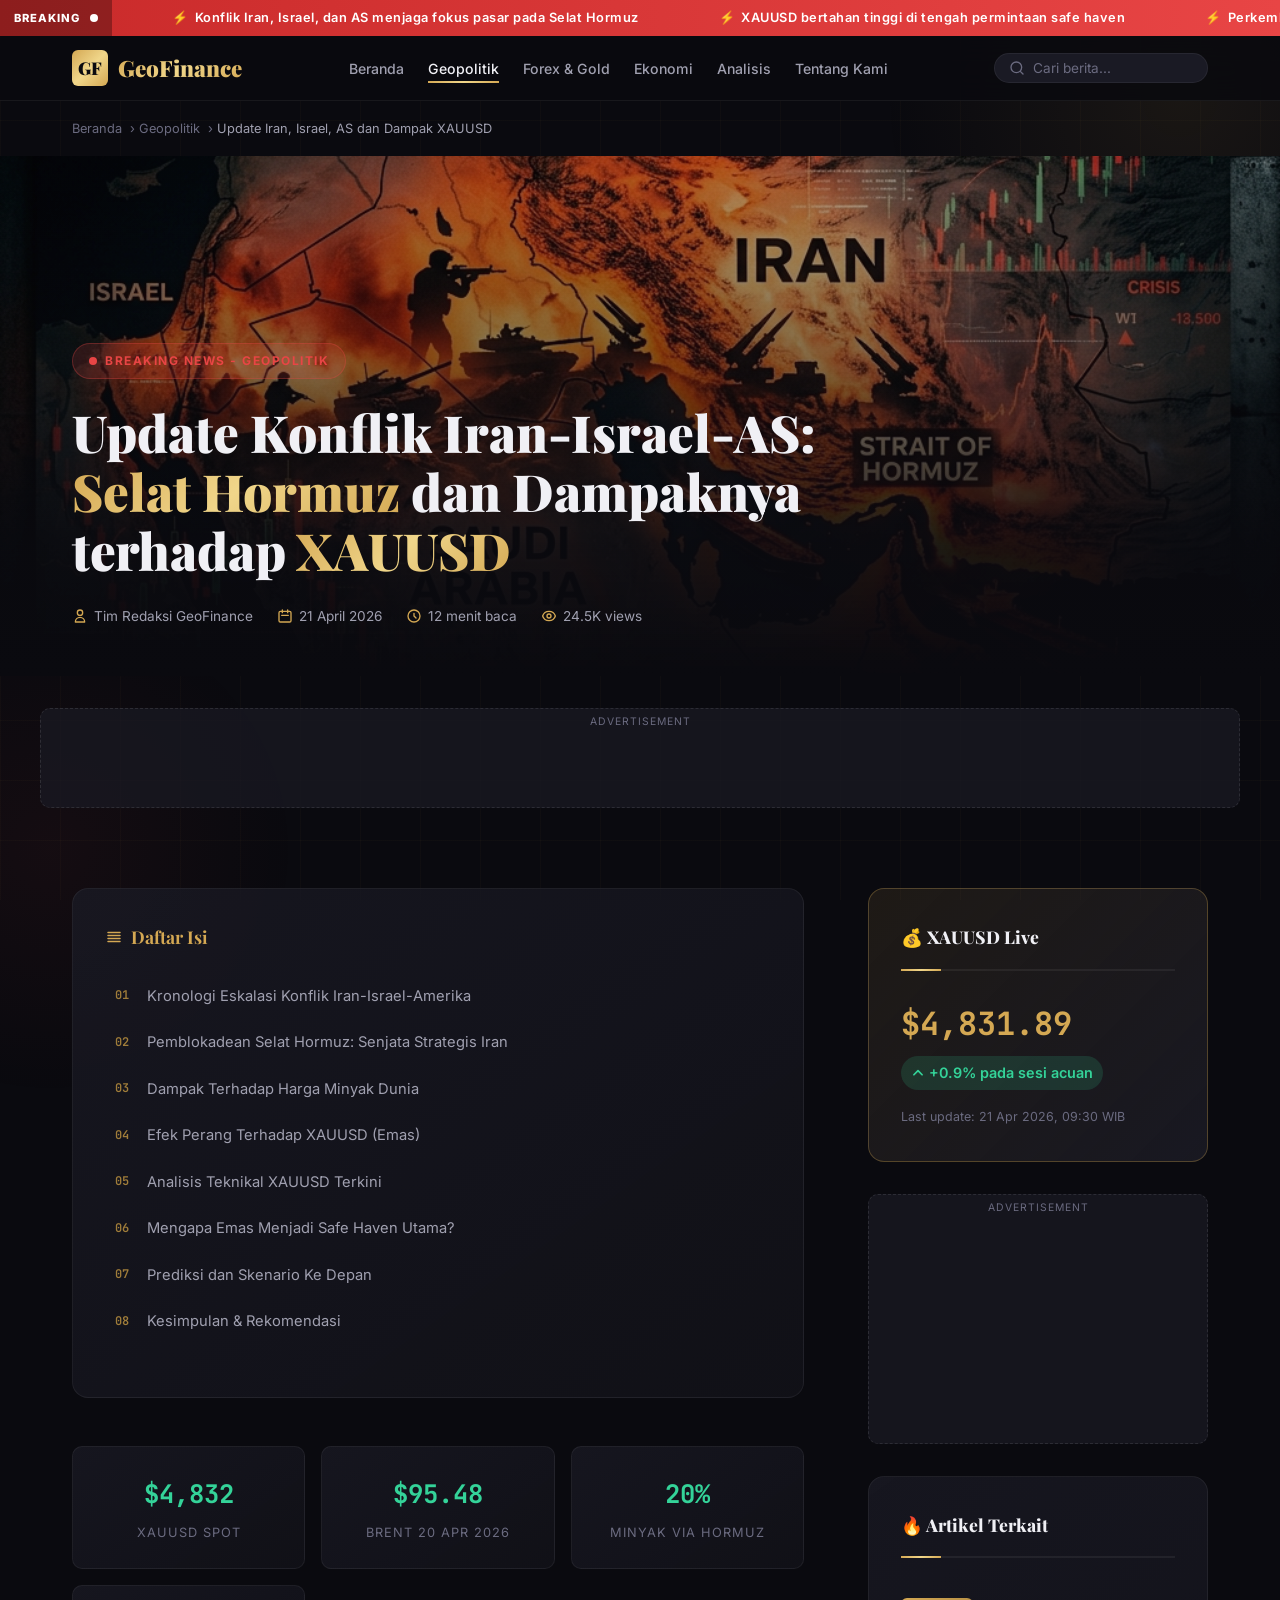
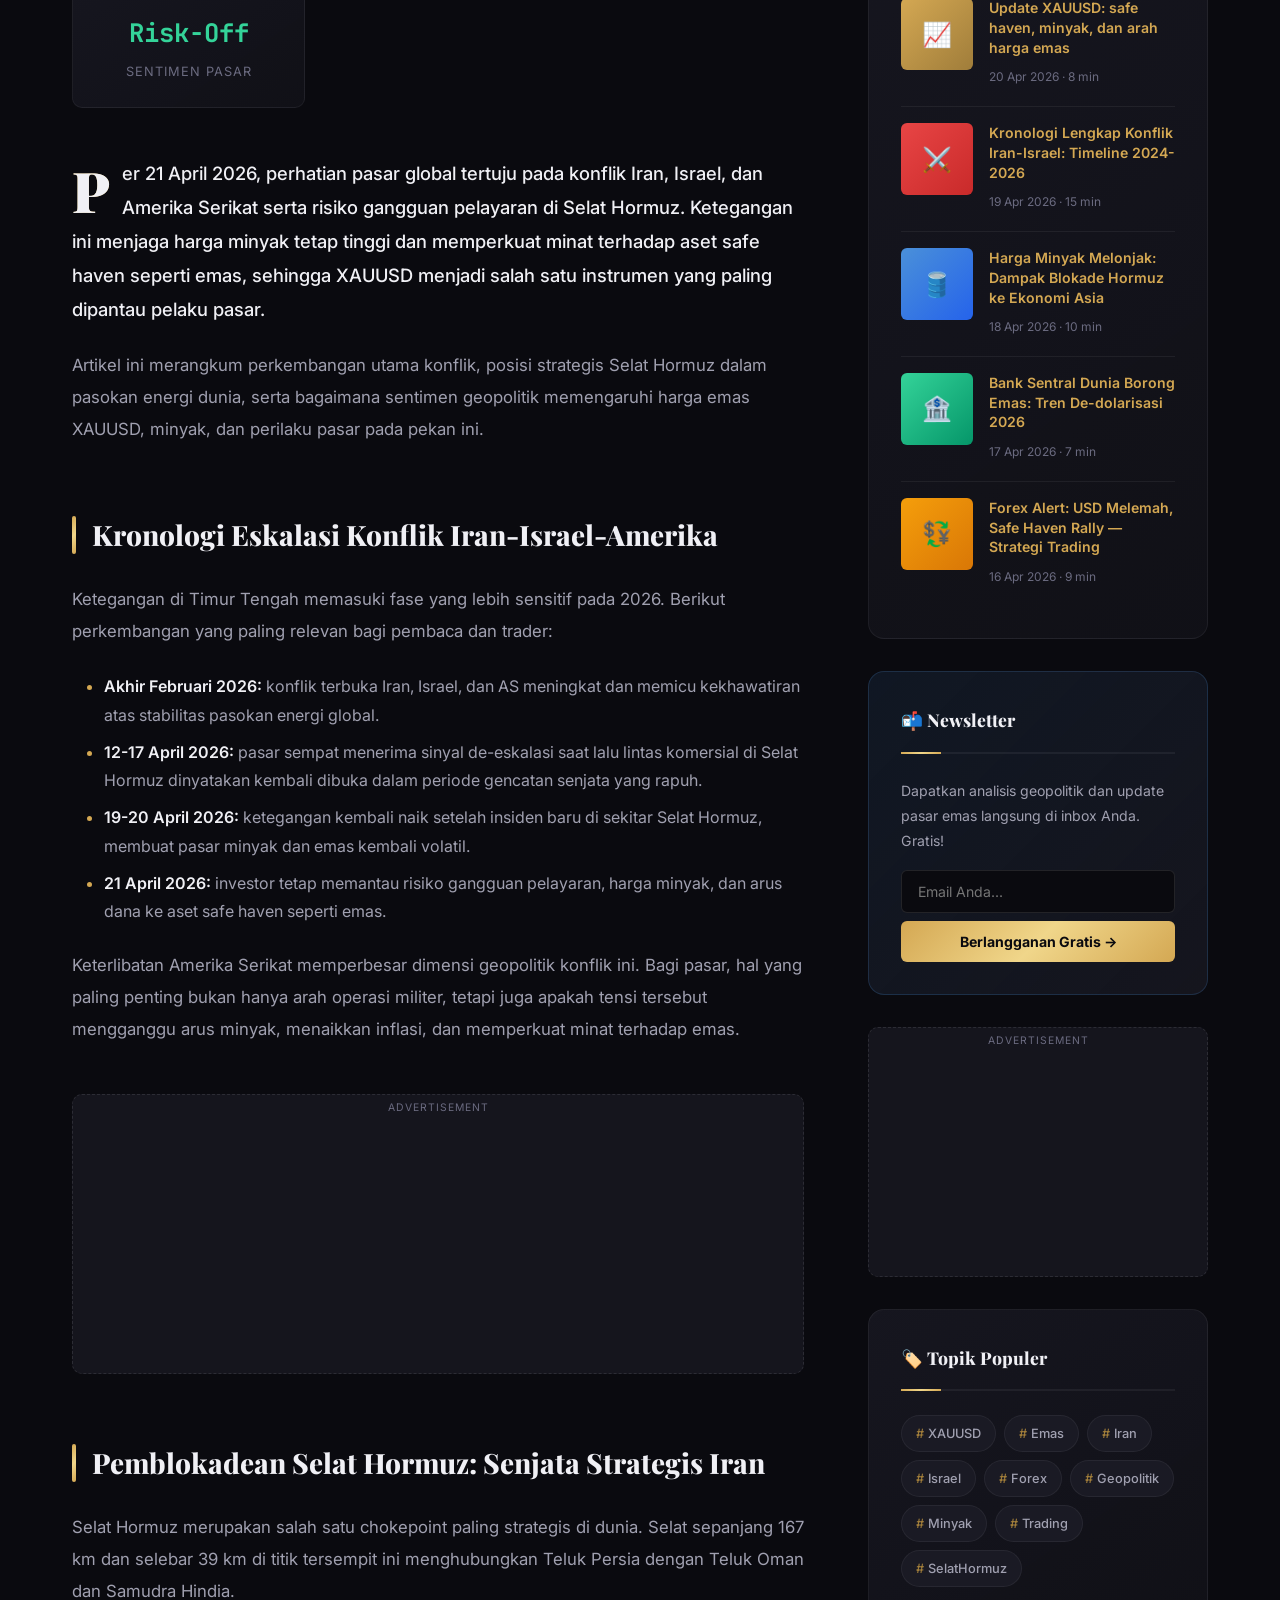
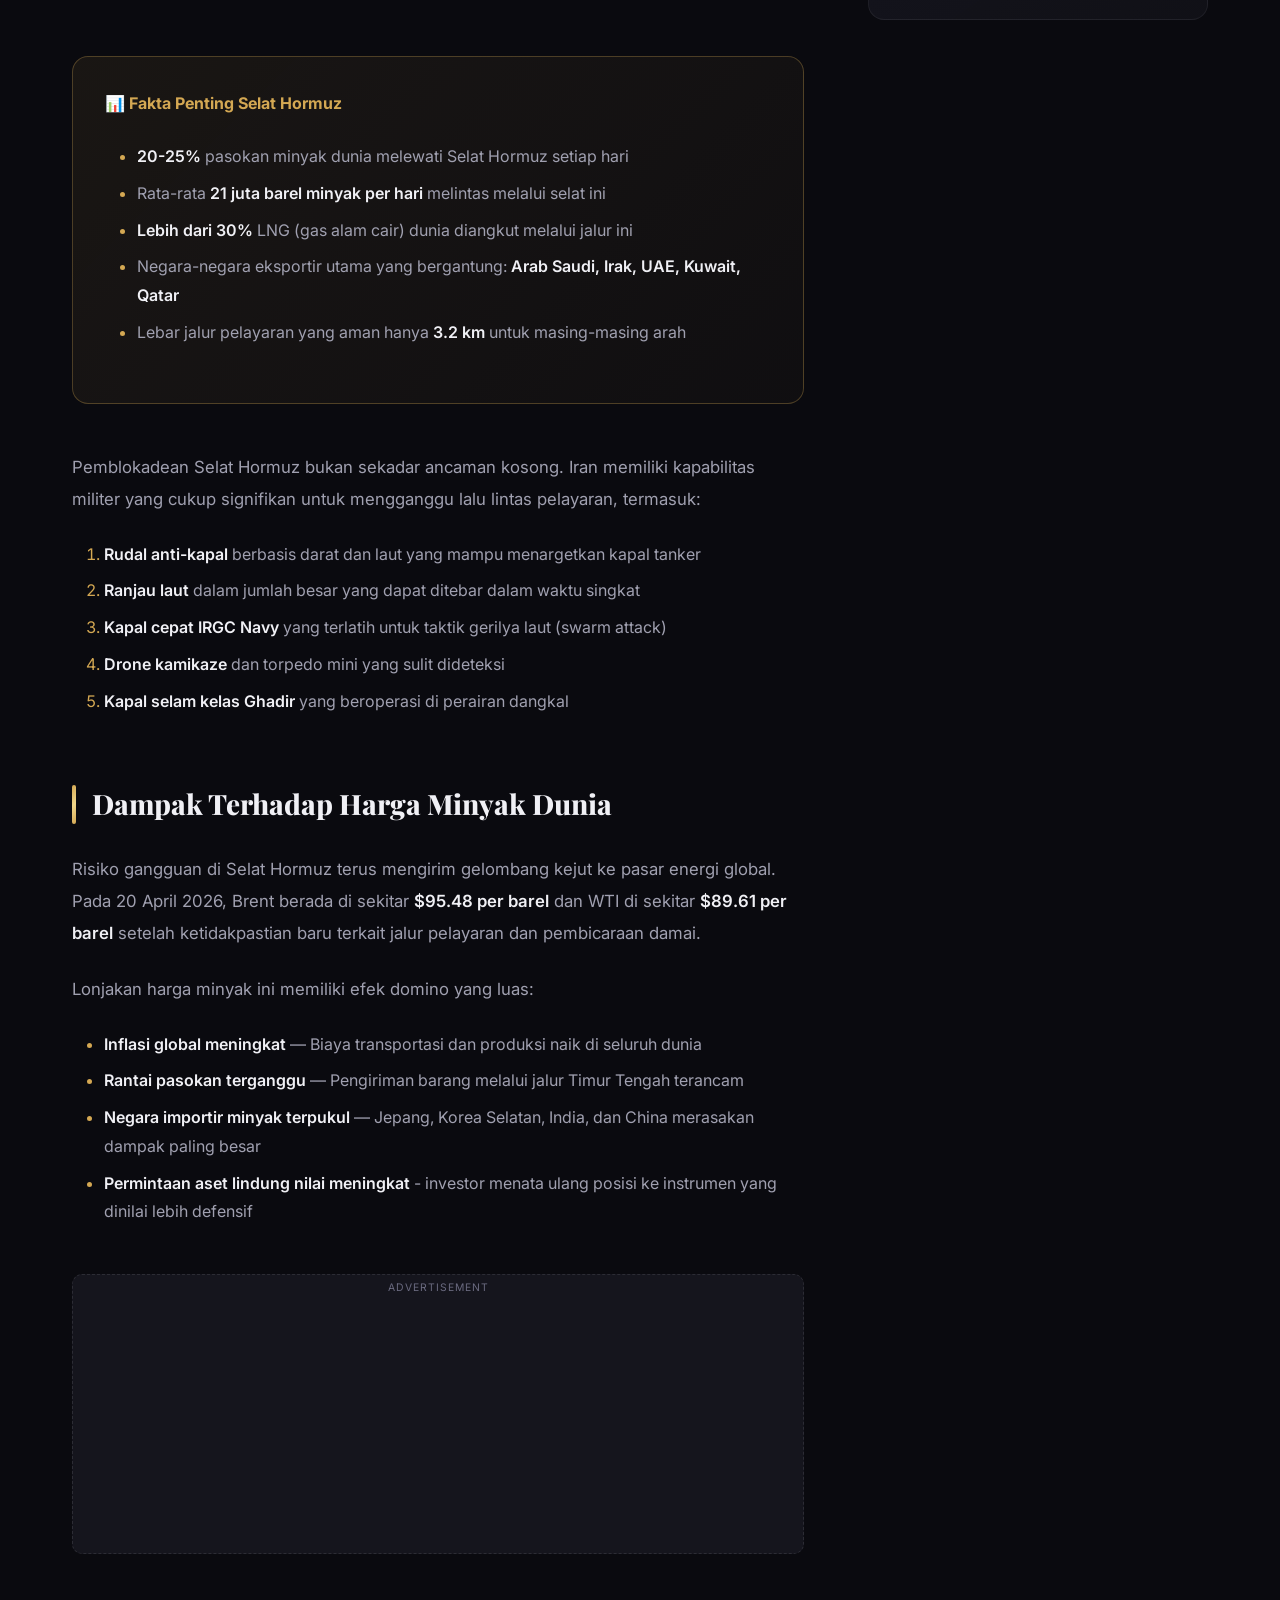
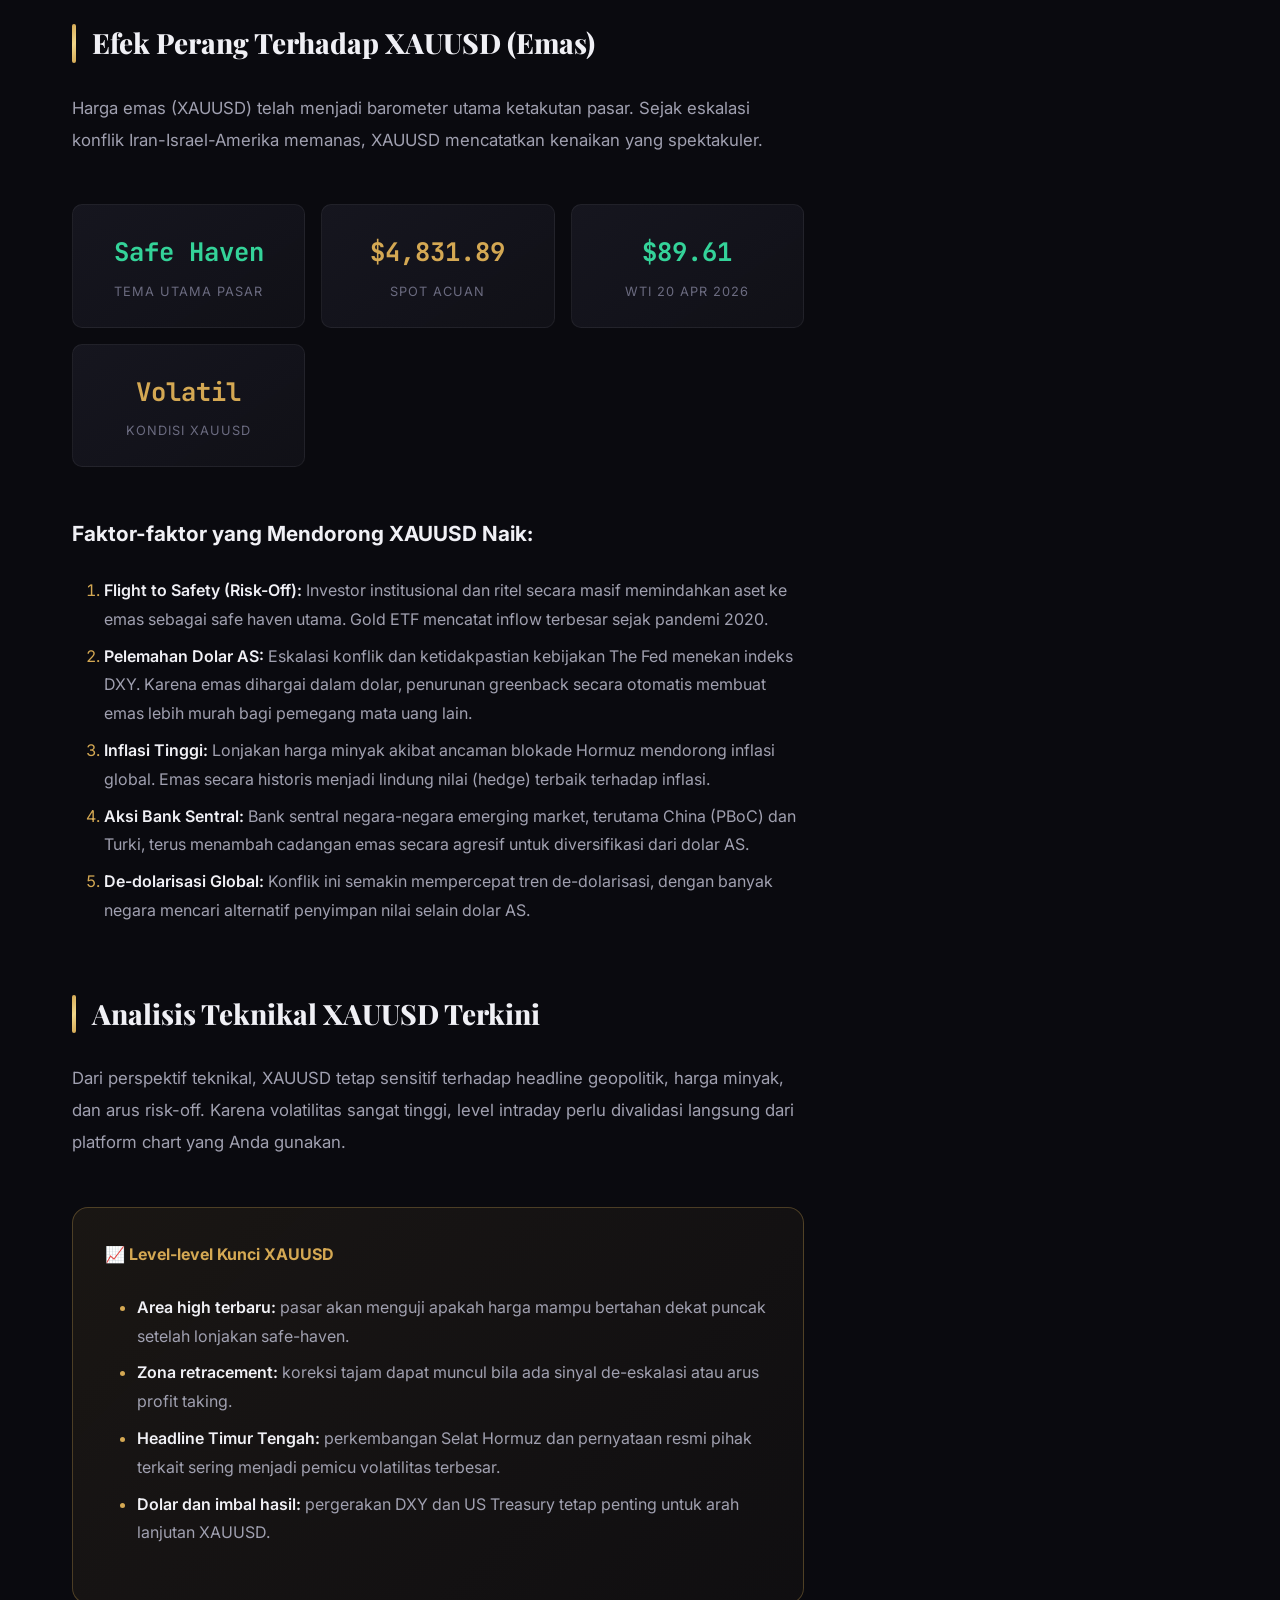
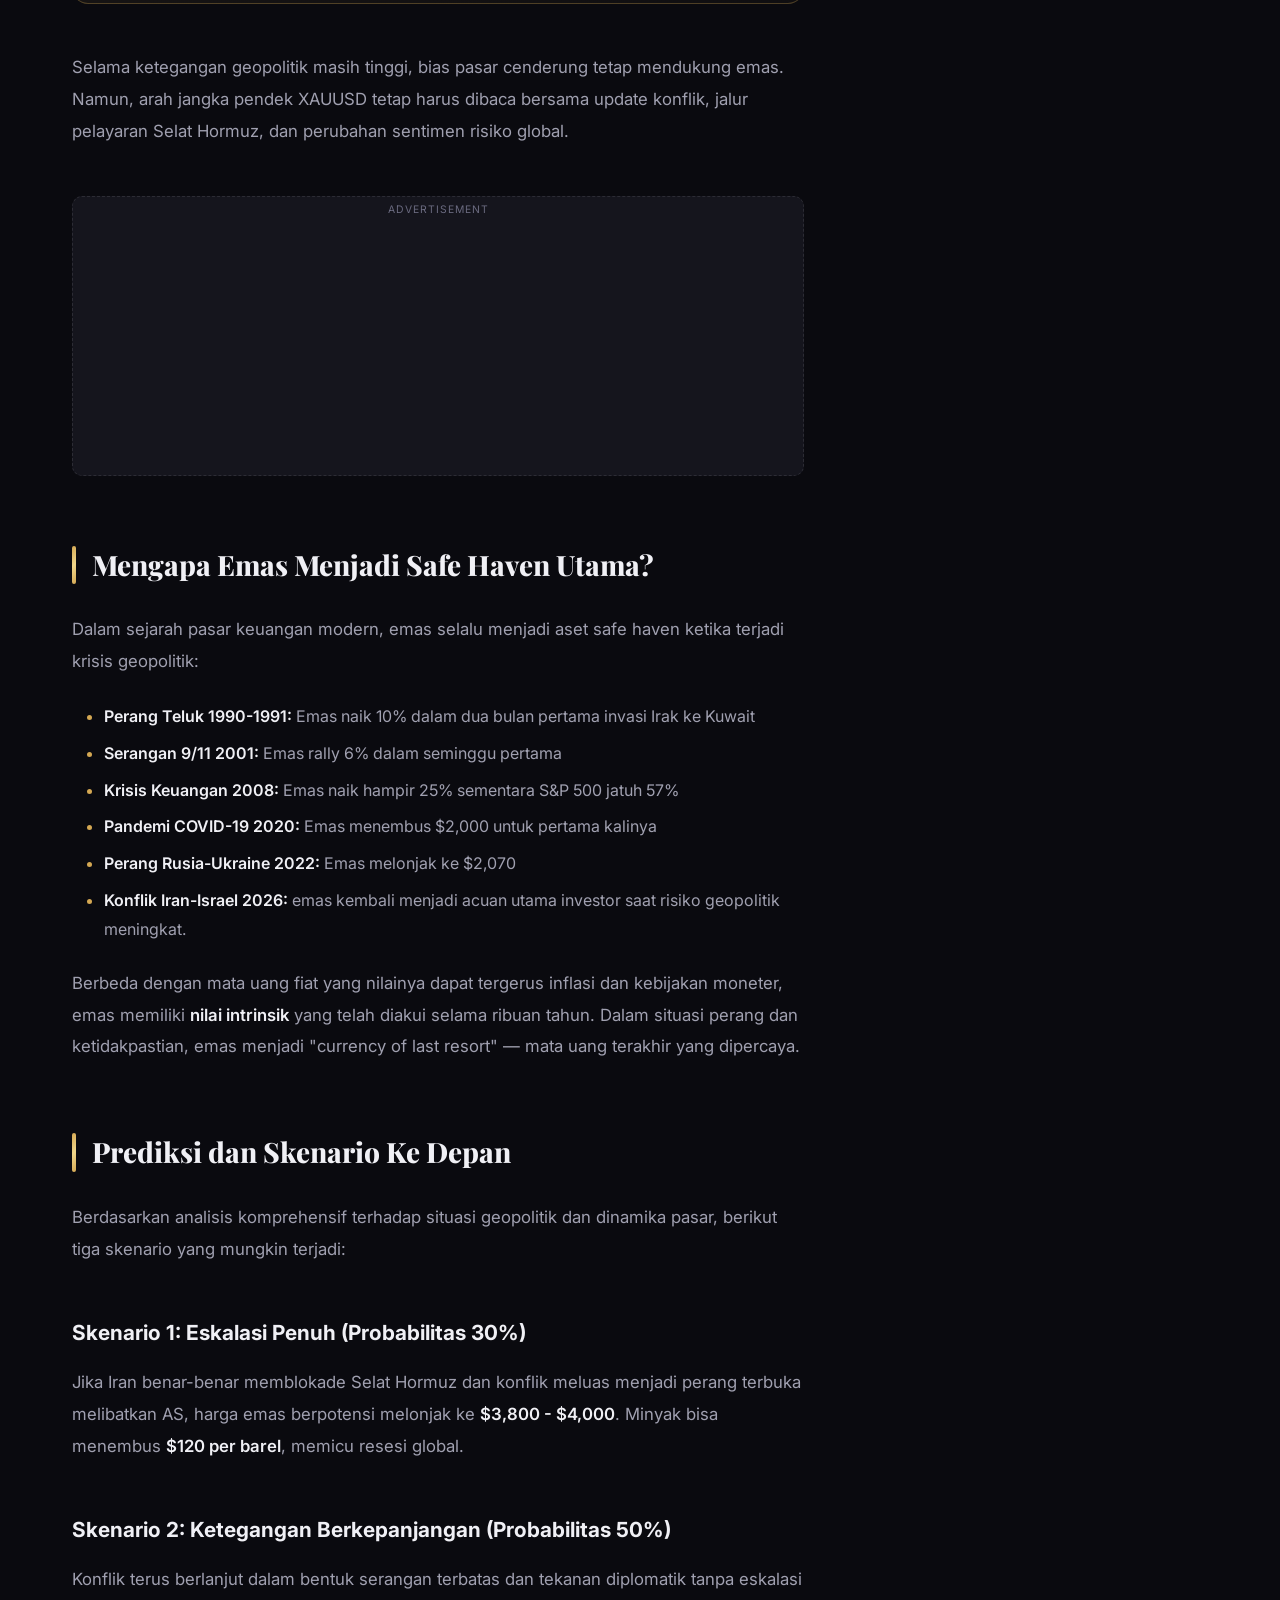
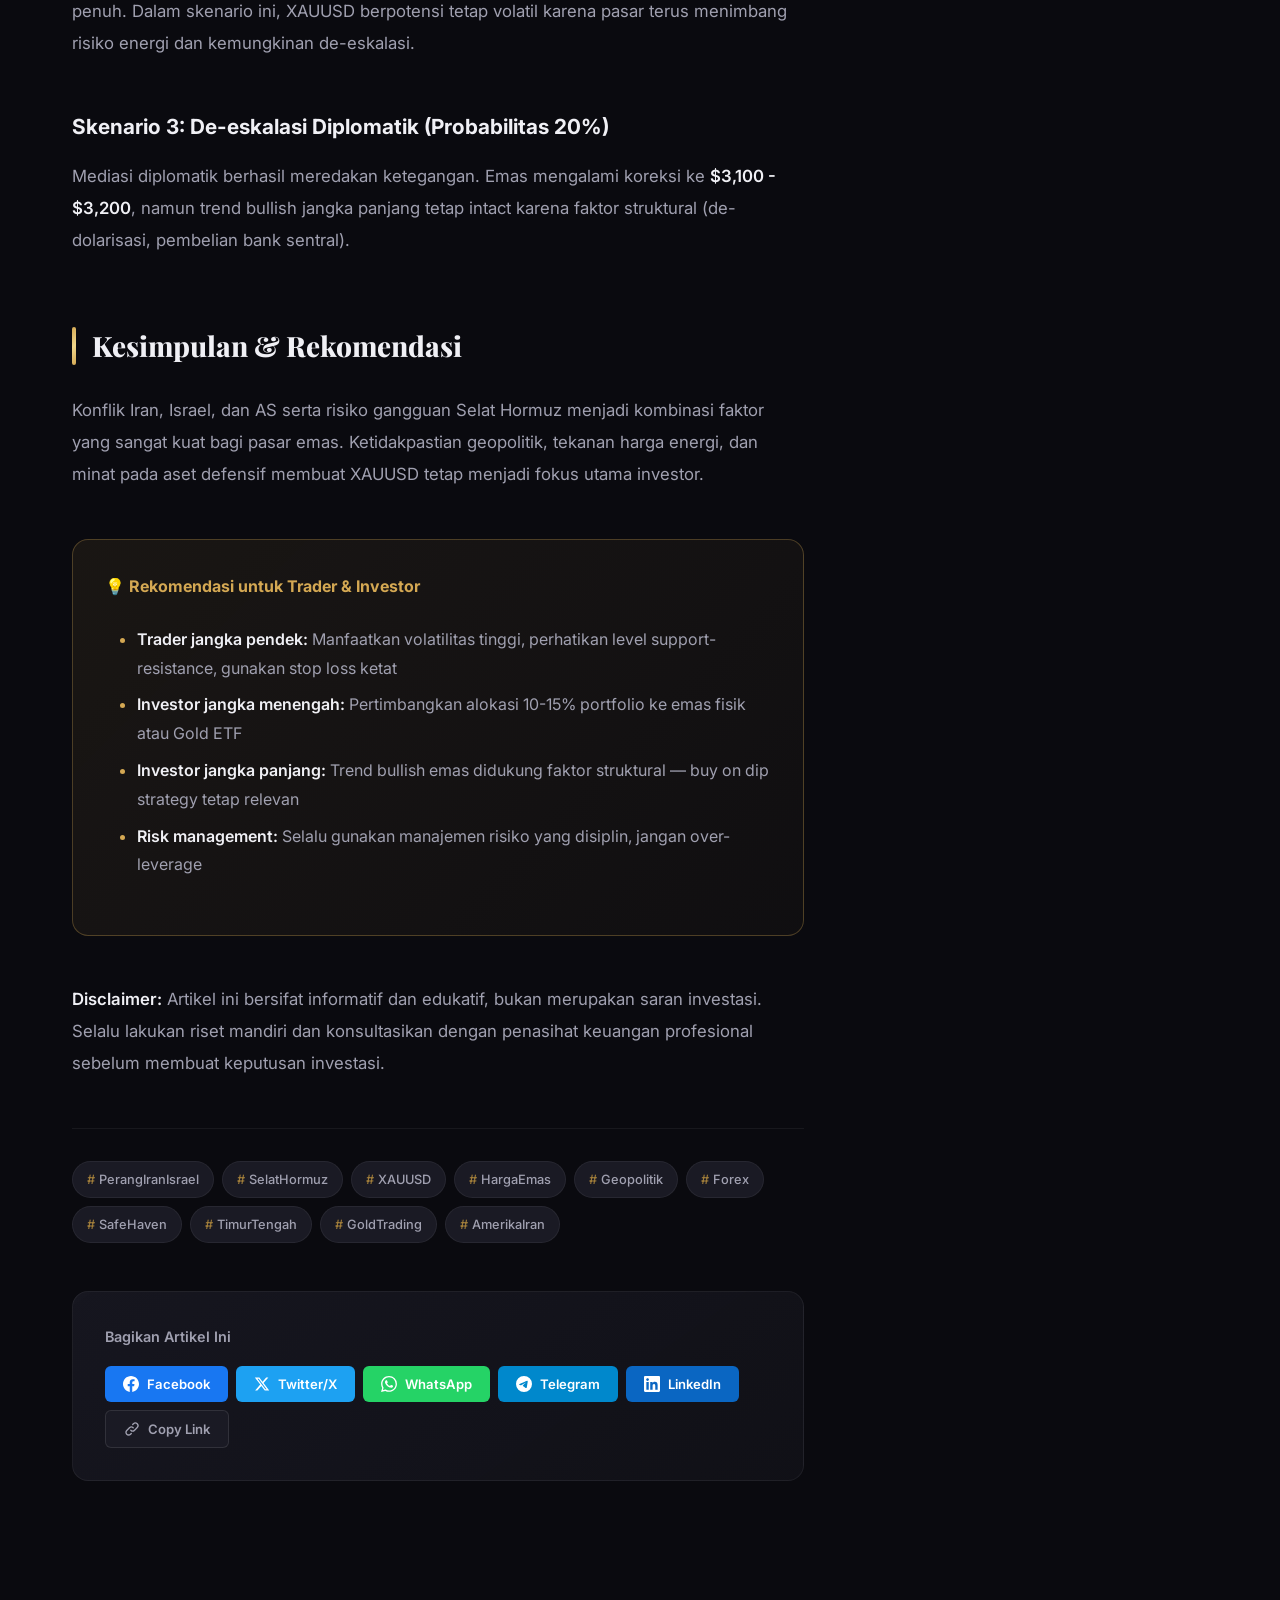
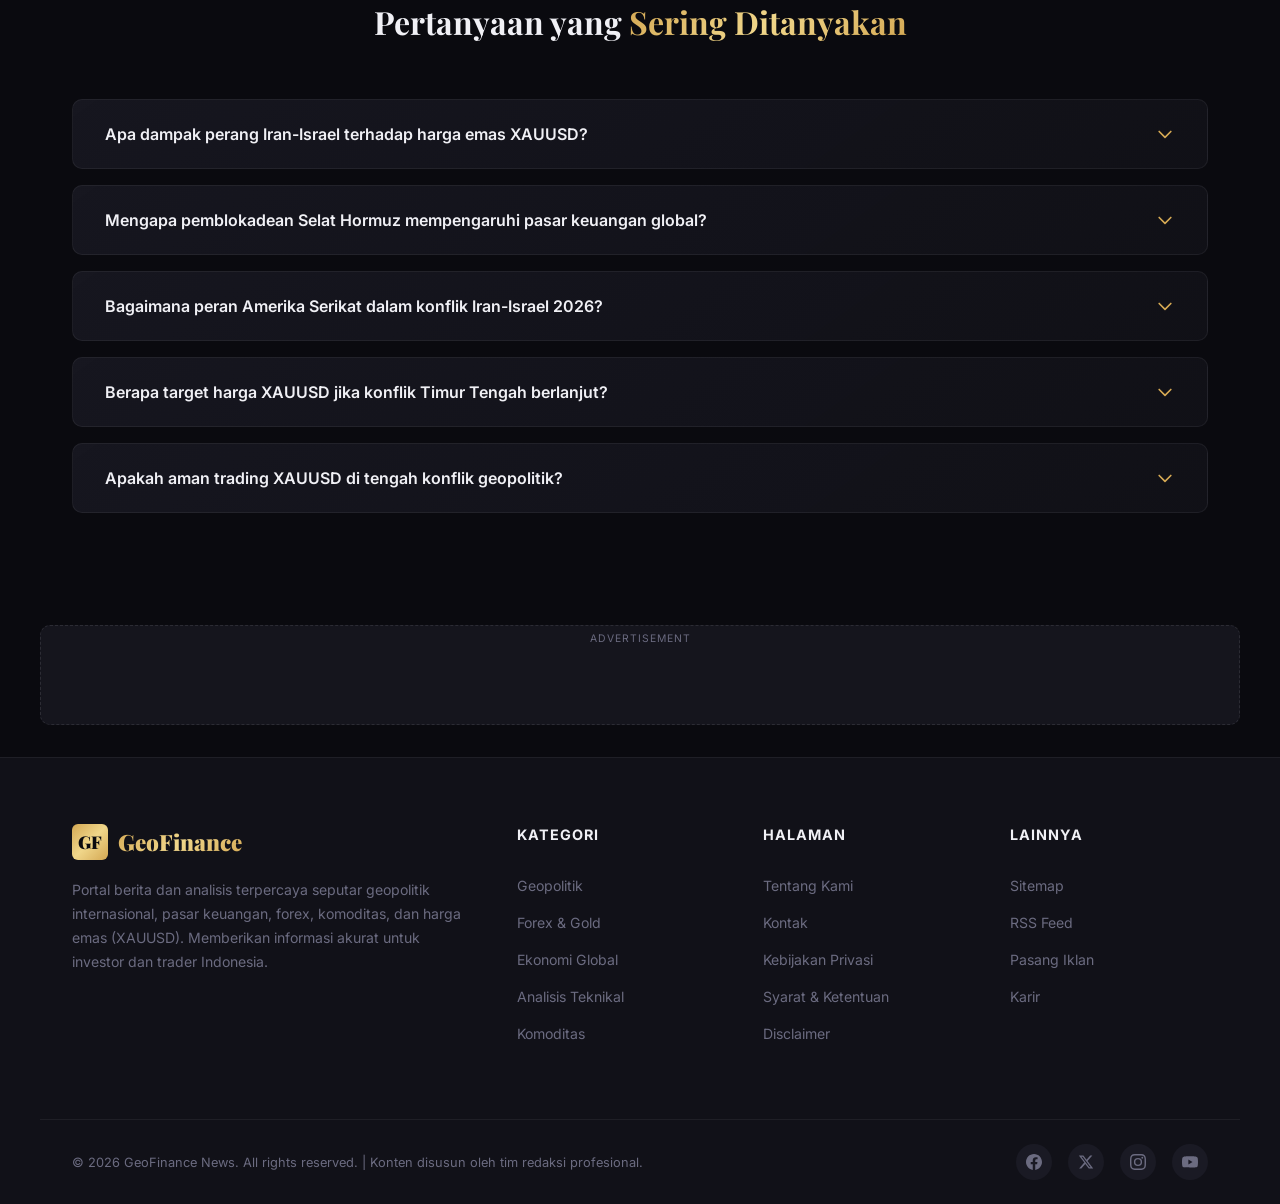
==== index.html @ 3b53cc2d "feat: SEO-optimized blog template - Perang Iran-Israel-Amerika, Selat Hormuz, XAUUSD - Complete SEO " ====
<!DOCTYPE html>
<html lang="id" dir="ltr">
<head>
  <!-- ============================================
       BASIC META TAGS & SEO FOUNDATION
       ============================================ -->
  <meta charset="UTF-8">
  <meta name="viewport" content="width=device-width, initial-scale=1.0, maximum-scale=5.0">
  <meta http-equiv="X-UA-Compatible" content="IE=edge">

  <!-- PRIMARY SEO TITLE - Optimized for search intent -->
  <title>Update Perang Iran, Israel, AS dan Selat Hormuz: Dampak ke Harga Emas XAUUSD | GeoFinance News</title>

  <!-- META DESCRIPTION - 150-160 characters, includes primary keywords -->
  <meta name="description" content="Update 21 April 2026 konflik Iran, Israel, dan AS, tensi Selat Hormuz, lonjakan harga minyak, serta dampaknya terhadap harga emas XAUUSD dan sentimen pasar global.">

  <!-- META KEYWORDS - Relevant long-tail keywords -->
  <meta name="keywords" content="perang Iran Israel Amerika, Selat Hormuz, harga emas XAUUSD, dampak perang terhadap emas, konflik Timur Tengah terbaru, harga minyak dunia, analisis XAUUSD, safe haven emas, geopolitik dan pasar keuangan">
  <meta name="news_keywords" content="Iran, Israel, Amerika Serikat, Selat Hormuz, XAUUSD, harga emas, minyak dunia, konflik Timur Tengah">

  <!-- ROBOTS & INDEXING -->
  <meta name="robots" content="index, follow, max-snippet:-1, max-image-preview:large, max-video-preview:-1">
  <meta name="googlebot" content="index, follow">
  <meta name="bingbot" content="index, follow">
  <meta name="revisit-after" content="1 days">

  <!-- AUTHOR & PUBLISHER -->
  <meta name="author" content="GeoFinance News">
  <meta name="publisher" content="GeoFinance News">
  <meta name="copyright" content="© 2026 GeoFinance News">

  <!-- CANONICAL URL - Prevent duplicate content -->
  <link rel="canonical" href="https://www.yourdomain.com/blog/perang-iran-israel-amerika-xauusd-2026">

  <!-- LANGUAGE & GEO -->
  <meta name="language" content="Indonesian">
  <meta name="geo.region" content="ID">
  <meta name="content-language" content="id-ID">

  <!-- ============================================
       OPEN GRAPH (Facebook, LinkedIn, WhatsApp)
       ============================================ -->
  <meta property="og:type" content="article">
  <meta property="og:title" content="Update Perang Iran, Israel, AS dan Selat Hormuz: Dampak ke XAUUSD">
  <meta property="og:description" content="Update 21 April 2026 mengenai konflik Iran, Israel, dan AS, perkembangan Selat Hormuz, harga minyak, dan pengaruhnya terhadap harga emas XAUUSD.">
  <meta property="og:image" content="https://www.yourdomain.com/hero-geopolitics.png">
  <meta property="og:image:width" content="1200">
  <meta property="og:image:height" content="630">
  <meta property="og:image:alt" content="Ilustrasi konflik geopolitik Timur Tengah dan dampaknya terhadap harga emas XAUUSD">
  <meta property="og:url" content="https://www.yourdomain.com/blog/perang-iran-israel-amerika-xauusd-2026">
  <meta property="og:site_name" content="GeoFinance News">
  <meta property="og:locale" content="id_ID">
  <meta property="article:published_time" content="2026-04-21T09:00:00+07:00">
  <meta property="article:modified_time" content="2026-04-21T09:30:00+07:00">
  <meta property="article:author" content="https://www.yourdomain.com/about">
  <meta property="article:section" content="Geopolitik & Keuangan">
  <meta property="article:tag" content="Perang Iran Israel">
  <meta property="article:tag" content="Selat Hormuz">
  <meta property="article:tag" content="XAUUSD">
  <meta property="article:tag" content="Harga Emas">
  <meta property="article:tag" content="Konflik Timur Tengah">

  <!-- ============================================
       TWITTER CARD
       ============================================ -->
  <meta name="twitter:card" content="summary_large_image">
  <meta name="twitter:title" content="Update Iran-Israel-AS, Selat Hormuz, dan Dampak ke XAUUSD">
  <meta name="twitter:description" content="Konflik Iran, Israel, dan AS memicu fokus pasar pada Selat Hormuz, harga minyak, dan pergerakan harga emas XAUUSD.">
  <meta name="twitter:image" content="https://www.yourdomain.com/hero-geopolitics.png">
  <meta name="twitter:image:alt" content="Konflik geopolitik dan dampak XAUUSD">
  <meta name="twitter:site" content="@yourtwitterhandle">
  <meta name="twitter:creator" content="@yourtwitterhandle">

  <!-- ============================================
       JSON-LD STRUCTURED DATA (Schema.org)
       ============================================ -->
  <script type="application/ld+json">
  {
    "@context": "https://schema.org",
    "@graph": [
      {
        "@type": "WebSite",
        "@id": "https://www.yourdomain.com/#website",
        "url": "https://www.yourdomain.com/",
        "name": "GeoFinance News",
        "description": "Portal Berita Geopolitik dan Analisis Pasar Keuangan",
        "publisher": {
          "@id": "https://www.yourdomain.com/#organization"
        },
        "potentialAction": {
          "@type": "SearchAction",
          "target": {
            "@type": "EntryPoint",
            "urlTemplate": "https://www.yourdomain.com/search?q={search_term_string}"
          },
          "query-input": "required name=search_term_string"
        },
        "inLanguage": "id-ID"
      },
      {
        "@type": "Organization",
        "@id": "https://www.yourdomain.com/#organization",
        "name": "GeoFinance News",
        "url": "https://www.yourdomain.com/",
        "logo": {
          "@type": "ImageObject",
          "url": "https://www.yourdomain.com/logo.png",
          "width": 600,
          "height": 60
        },
        "sameAs": [
          "https://www.facebook.com/yourpage",
          "https://twitter.com/yourhandle",
          "https://www.instagram.com/yourhandle"
        ]
      },
      {
        "@type": "BreadcrumbList",
        "@id": "https://www.yourdomain.com/blog/perang-iran-israel-amerika-xauusd-2026/#breadcrumb",
        "itemListElement": [
          {
            "@type": "ListItem",
            "position": 1,
            "name": "Beranda",
            "item": "https://www.yourdomain.com/"
          },
          {
            "@type": "ListItem",
            "position": 2,
            "name": "Geopolitik",
            "item": "https://www.yourdomain.com/category/geopolitik"
          },
          {
            "@type": "ListItem",
            "position": 3,
            "name": "Update Iran, Israel, AS dan Dampak XAUUSD",
            "item": "https://www.yourdomain.com/blog/perang-iran-israel-amerika-xauusd-2026"
          }
        ]
      },
      {
        "@type": "NewsArticle",
        "@id": "https://www.yourdomain.com/blog/perang-iran-israel-amerika-xauusd-2026/#article",
        "isPartOf": {
          "@id": "https://www.yourdomain.com/#website"
        },
        "headline": "Update Perang Iran, Israel, AS dan Selat Hormuz: Dampak terhadap Harga Emas XAUUSD",
        "description": "Update 21 April 2026 mengenai konflik Iran, Israel, dan Amerika Serikat, perkembangan tensi di Selat Hormuz, lonjakan harga minyak, dan dampaknya terhadap harga emas XAUUSD.",
        "datePublished": "2026-04-21T09:00:00+07:00",
        "dateModified": "2026-04-21T09:30:00+07:00",
        "mainEntityOfPage": {
          "@type": "WebPage",
          "@id": "https://www.yourdomain.com/blog/perang-iran-israel-amerika-xauusd-2026"
        },
        "author": {
          "@type": "Person",
          "name": "Tim Redaksi GeoFinance",
          "url": "https://www.yourdomain.com/about",
          "jobTitle": "Senior Geopolitical Analyst"
        },
        "publisher": {
          "@id": "https://www.yourdomain.com/#organization"
        },
        "image": [
          {
            "@type": "ImageObject",
            "url": "https://www.yourdomain.com/hero-geopolitics.png",
            "width": 1200,
            "height": 630
          }
        ],
        "articleSection": "Geopolitik, Keuangan, Forex",
        "keywords": "perang Iran Israel Amerika, Selat Hormuz, XAUUSD, harga emas, konflik Timur Tengah, harga minyak, safe haven, forex",
        "wordCount": 3200,
        "inLanguage": "id-ID",
        "about": [
          {
            "@type": "Thing",
            "name": "Konflik Iran-Israel"
          },
          {
            "@type": "Thing",
            "name": "Selat Hormuz"
          },
          {
            "@type": "Thing",
            "name": "XAUUSD"
          },
          {
            "@type": "Thing",
            "name": "Harga Emas"
          }
        ]
      },
      {
        "@type": "FAQPage",
        "mainEntity": [
          {
            "@type": "Question",
            "name": "Apa dampak konflik Iran, Israel, dan AS terhadap harga emas XAUUSD?",
            "acceptedAnswer": {
              "@type": "Answer",
              "text": "Konflik Iran, Israel, dan AS meningkatkan ketidakpastian geopolitik dan mendorong permintaan aset safe haven seperti emas. Dalam kondisi risk-off, XAUUSD cenderung menguat ketika pasar menilai risiko perang dan gangguan energi global meningkat."
            }
          },
          {
            "@type": "Question",
            "name": "Mengapa pemblokadean Selat Hormuz mempengaruhi pasar keuangan global?",
            "acceptedAnswer": {
              "@type": "Answer",
              "text": "Selat Hormuz merupakan jalur penting bagi pasokan minyak global. Ketika lalu lintas kapal terganggu atau muncul ancaman penutupan, harga minyak dapat naik, kekhawatiran inflasi meningkat, dan investor biasanya beralih ke aset safe haven seperti emas."
            }
          },
          {
            "@type": "Question",
            "name": "Bagaimana peran Amerika Serikat dalam konflik Iran-Israel 2026?",
            "acceptedAnswer": {
              "@type": "Answer",
              "text": "Amerika Serikat menjadi faktor kunci karena dukungannya terhadap Israel dan keterlibatannya dalam dinamika keamanan kawasan. Setiap peningkatan keterlibatan AS dapat memperbesar risiko konflik regional dan memperkuat volatilitas di pasar minyak, dolar, dan emas."
            }
          }
        ]
      }
    ]
  }
  </script>

  <!-- ============================================
       GOOGLE ADSENSE - Auto Ads Script
       Ganti ca-pub-XXXXXXXXXXXXXXXX dengan Publisher ID Anda
       ============================================ -->
  <script async src="https://pagead2.googlesyndication.com/pagead/js/adsbygoogle.js?client=ca-pub-XXXXXXXXXXXXXXXX" crossorigin="anonymous"></script>

  <!-- ============================================
       GOOGLE ANALYTICS (GA4)
       Ganti G-XXXXXXXXXX dengan Measurement ID Anda
       ============================================ -->
  <script async src="https://www.googletagmanager.com/gtag/js?id=G-XXXXXXXXXX"></script>
  <script>
    window.dataLayer = window.dataLayer || [];
    function gtag(){dataLayer.push(arguments);}
    gtag('js', new Date());
    gtag('config', 'G-XXXXXXXXXX');
  </script>

  <!-- ============================================
       PRECONNECT & FONTS
       ============================================ -->
  <link rel="preconnect" href="https://fonts.googleapis.com">
  <link rel="preconnect" href="https://fonts.gstatic.com" crossorigin>
  <link href="https://fonts.googleapis.com/css2?family=Inter:wght@400;500;600;700;800;900&family=Playfair+Display:wght@700;800;900&family=JetBrains+Mono:wght@400;500&display=swap" rel="stylesheet">

  <!-- FAVICON -->
  <link rel="icon" type="image/png" sizes="32x32" href="/favicon-32x32.png">
  <link rel="icon" type="image/png" sizes="16x16" href="/favicon-16x16.png">
  <link rel="apple-touch-icon" sizes="180x180" href="/apple-touch-icon.png">
  <link rel="manifest" href="/site.webmanifest">
  <meta name="theme-color" content="#0a0a0f">

  <!-- RSS FEED -->
  <link rel="alternate" type="application/rss+xml" title="GeoFinance News RSS Feed" href="https://www.yourdomain.com/feed.xml">

  <!-- ============================================
       INLINE CRITICAL CSS
       ============================================ -->
  <style>
    /* ============================================
       CSS RESET & CUSTOM PROPERTIES
       ============================================ */
    *, *::before, *::after {
      margin: 0;
      padding: 0;
      box-sizing: border-box;
    }

    :root {
      /* Color Palette - Dark Premium */
      --bg-primary: #0a0a0f;
      --bg-secondary: #111118;
      --bg-tertiary: #1a1a24;
      --bg-card: rgba(26, 26, 36, 0.7);
      --bg-glass: rgba(255, 255, 255, 0.03);

      /* Accent colors */
      --accent-gold: #d4a853;
      --accent-gold-light: #f0d68a;
      --accent-gold-dark: #a07d3a;
      --accent-red: #e84545;
      --accent-red-dark: #c92a2a;
      --accent-blue: #4a90d9;
      --accent-green: #34d399;
      --accent-orange: #f59e0b;

      /* Text colors */
      --text-primary: #f0f0f5;
      --text-secondary: #a0a0b0;
      --text-tertiary: #6b6b80;
      --text-accent: var(--accent-gold);

      /* Borders */
      --border-subtle: rgba(255, 255, 255, 0.06);
      --border-medium: rgba(255, 255, 255, 0.1);
      --border-accent: rgba(212, 168, 83, 0.3);

      /* Gradients */
      --gradient-gold: linear-gradient(135deg, #d4a853, #f0d68a, #d4a853);
      --gradient-dark: linear-gradient(180deg, #0a0a0f 0%, #111118 100%);
      --gradient-hero: linear-gradient(135deg, rgba(212, 168, 83, 0.15) 0%, rgba(232, 69, 69, 0.1) 50%, rgba(10, 10, 15, 0.95) 100%);
      --gradient-card: linear-gradient(145deg, rgba(26, 26, 36, 0.8), rgba(17, 17, 24, 0.9));

      /* Shadows */
      --shadow-sm: 0 2px 8px rgba(0, 0, 0, 0.3);
      --shadow-md: 0 4px 20px rgba(0, 0, 0, 0.4);
      --shadow-lg: 0 8px 40px rgba(0, 0, 0, 0.5);
      --shadow-gold: 0 4px 30px rgba(212, 168, 83, 0.15);

      /* Typography */
      --font-body: 'Inter', -apple-system, BlinkMacSystemFont, sans-serif;
      --font-heading: 'Playfair Display', Georgia, serif;
      --font-mono: 'JetBrains Mono', monospace;

      /* Spacing */
      --space-xs: 0.25rem;
      --space-sm: 0.5rem;
      --space-md: 1rem;
      --space-lg: 1.5rem;
      --space-xl: 2rem;
      --space-2xl: 3rem;
      --space-3xl: 4rem;

      /* Border Radius */
      --radius-sm: 6px;
      --radius-md: 10px;
      --radius-lg: 16px;
      --radius-xl: 24px;

      /* Transitions */
      --transition-fast: 150ms ease;
      --transition-base: 300ms ease;
      --transition-slow: 500ms ease;

      /* Layout */
      --max-width: 1200px;
      --content-width: 780px;
      --sidebar-width: 340px;
    }

    html {
      scroll-behavior: smooth;
      -webkit-font-smoothing: antialiased;
      -moz-osx-font-smoothing: grayscale;
    }

    body {
      font-family: var(--font-body);
      background: var(--bg-primary);
      color: var(--text-primary);
      line-height: 1.8;
      font-size: 16px;
      overflow-x: hidden;
    }

    img {
      max-width: 100%;
      height: auto;
      display: block;
    }

    a {
      color: var(--accent-gold);
      text-decoration: none;
      transition: color var(--transition-fast);
    }

    a:hover {
      color: var(--accent-gold-light);
    }

    ::selection {
      background: rgba(212, 168, 83, 0.3);
      color: var(--text-primary);
    }

    /* ============================================
       SCROLLBAR
       ============================================ */
    ::-webkit-scrollbar {
      width: 8px;
    }
    ::-webkit-scrollbar-track {
      background: var(--bg-primary);
    }
    ::-webkit-scrollbar-thumb {
      background: var(--bg-tertiary);
      border-radius: 4px;
    }
    ::-webkit-scrollbar-thumb:hover {
      background: var(--accent-gold-dark);
    }

    /* ============================================
       ANIMATED BACKGROUND
       ============================================ */
    .bg-grid {
      position: fixed;
      top: 0;
      left: 0;
      width: 100%;
      height: 100%;
      pointer-events: none;
      z-index: 0;
      background-image:
        linear-gradient(rgba(212, 168, 83, 0.03) 1px, transparent 1px),
        linear-gradient(90deg, rgba(212, 168, 83, 0.03) 1px, transparent 1px);
      background-size: 60px 60px;
    }

    .bg-glow {
      position: fixed;
      top: -200px;
      right: -200px;
      width: 600px;
      height: 600px;
      background: radial-gradient(circle, rgba(212, 168, 83, 0.08) 0%, transparent 70%);
      pointer-events: none;
      z-index: 0;
      animation: glowPulse 8s ease-in-out infinite alternate;
    }

    .bg-glow-red {
      position: fixed;
      bottom: -200px;
      left: -200px;
      width: 500px;
      height: 500px;
      background: radial-gradient(circle, rgba(232, 69, 69, 0.05) 0%, transparent 70%);
      pointer-events: none;
      z-index: 0;
      animation: glowPulse 10s ease-in-out infinite alternate-reverse;
    }

    @keyframes glowPulse {
      0% { opacity: 0.5; transform: scale(1); }
      100% { opacity: 1; transform: scale(1.2); }
    }

    /* ============================================
       TOP BAR - Breaking News Ticker
       ============================================ */
    .top-bar {
      background: linear-gradient(90deg, var(--accent-red-dark), var(--accent-red));
      color: #fff;
      font-size: 0.8rem;
      font-weight: 600;
      letter-spacing: 0.5px;
      overflow: hidden;
      position: relative;
      z-index: 100;
    }

    .ticker-wrap {
      display: flex;
      align-items: center;
      height: 36px;
    }

    .ticker-label {
      background: rgba(0,0,0,0.3);
      padding: 0 14px;
      height: 100%;
      display: flex;
      align-items: center;
      font-weight: 800;
      text-transform: uppercase;
      letter-spacing: 1px;
      white-space: nowrap;
      font-size: 0.7rem;
    }

    .ticker-label::after {
      content: '';
      width: 8px;
      height: 8px;
      background: #fff;
      border-radius: 50%;
      margin-left: 10px;
      animation: blink 1s ease-in-out infinite;
    }

    @keyframes blink {
      0%, 100% { opacity: 1; }
      50% { opacity: 0.2; }
    }

    .ticker-content {
      display: flex;
      animation: tickerScroll 30s linear infinite;
      white-space: nowrap;
      padding-left: 20px;
    }

    .ticker-content span {
      padding: 0 40px;
    }

    .ticker-content span::before {
      content: '⚡';
      margin-right: 6px;
    }

    @keyframes tickerScroll {
      0% { transform: translateX(0); }
      100% { transform: translateX(-50%); }
    }

    /* ============================================
       HEADER / NAVBAR
       ============================================ */
    .navbar {
      position: sticky;
      top: 0;
      z-index: 999;
      background: rgba(10, 10, 15, 0.85);
      backdrop-filter: blur(20px);
      -webkit-backdrop-filter: blur(20px);
      border-bottom: 1px solid var(--border-subtle);
      transition: all var(--transition-base);
    }

    .navbar.scrolled {
      box-shadow: var(--shadow-md);
      background: rgba(10, 10, 15, 0.95);
    }

    .navbar-inner {
      max-width: var(--max-width);
      margin: 0 auto;
      padding: 0 var(--space-xl);
      display: flex;
      align-items: center;
      justify-content: space-between;
      height: 64px;
    }

    .logo {
      display: flex;
      align-items: center;
      gap: 10px;
      font-family: var(--font-heading);
      font-weight: 900;
      font-size: 1.4rem;
      color: var(--text-primary);
    }

    .logo-icon {
      width: 36px;
      height: 36px;
      background: var(--gradient-gold);
      border-radius: var(--radius-sm);
      display: flex;
      align-items: center;
      justify-content: center;
      font-size: 1.1rem;
      color: var(--bg-primary);
      font-weight: 900;
    }

    .logo span {
      background: var(--gradient-gold);
      -webkit-background-clip: text;
      -webkit-text-fill-color: transparent;
      background-clip: text;
    }

    .nav-links {
      display: flex;
      gap: var(--space-lg);
      list-style: none;
      align-items: center;
    }

    .nav-links a {
      color: var(--text-secondary);
      font-size: 0.88rem;
      font-weight: 500;
      padding: 6px 0;
      position: relative;
      transition: color var(--transition-fast);
    }

    .nav-links a::after {
      content: '';
      position: absolute;
      bottom: 0;
      left: 0;
      width: 0;
      height: 2px;
      background: var(--gradient-gold);
      transition: width var(--transition-base);
    }

    .nav-links a:hover,
    .nav-links a.active {
      color: var(--text-primary);
    }

    .nav-links a:hover::after,
    .nav-links a.active::after {
      width: 100%;
    }

    .nav-search {
      display: flex;
      align-items: center;
      background: var(--bg-tertiary);
      border: 1px solid var(--border-subtle);
      border-radius: 50px;
      padding: 6px 14px;
      gap: 8px;
      transition: border-color var(--transition-fast);
    }

    .nav-search:focus-within {
      border-color: var(--accent-gold-dark);
    }

    .nav-search input {
      background: transparent;
      border: none;
      outline: none;
      color: var(--text-primary);
      font-size: 0.85rem;
      width: 160px;
      font-family: var(--font-body);
    }

    .nav-search input::placeholder {
      color: var(--text-tertiary);
    }

    .nav-search svg {
      width: 16px;
      height: 16px;
      color: var(--text-tertiary);
    }

    .mobile-menu-toggle {
      display: none;
      background: none;
      border: none;
      color: var(--text-primary);
      cursor: pointer;
      padding: 8px;
    }

    .mobile-menu-toggle svg {
      width: 24px;
      height: 24px;
    }

    /* ============================================
       HERO SECTION
       ============================================ */
    .hero {
      position: relative;
      overflow: hidden;
      min-height: 520px;
      display: flex;
      align-items: flex-end;
    }

    .hero-image-wrap {
      position: absolute;
      inset: 0;
      z-index: 1;
    }

    .hero-image-wrap img {
      width: 100%;
      height: 100%;
      object-fit: cover;
      object-position: center 30%;
    }

    .hero-overlay {
      position: absolute;
      inset: 0;
      z-index: 2;
      background:
        linear-gradient(180deg,
          rgba(10, 10, 15, 0.3) 0%,
          rgba(10, 10, 15, 0.5) 40%,
          rgba(10, 10, 15, 0.92) 75%,
          rgba(10, 10, 15, 1) 100%
        );
    }

    .hero-content {
      position: relative;
      z-index: 3;
      max-width: var(--max-width);
      margin: 0 auto;
      padding: var(--space-3xl) var(--space-xl) var(--space-2xl);
      width: 100%;
    }

    .hero-badge {
      display: inline-flex;
      align-items: center;
      gap: 8px;
      background: rgba(232, 69, 69, 0.15);
      border: 1px solid rgba(232, 69, 69, 0.3);
      color: var(--accent-red);
      padding: 6px 16px;
      border-radius: 50px;
      font-size: 0.75rem;
      font-weight: 700;
      text-transform: uppercase;
      letter-spacing: 1.5px;
      margin-bottom: var(--space-lg);
      animation: badgePulse 2s ease-in-out infinite;
    }

    .hero-badge::before {
      content: '';
      width: 8px;
      height: 8px;
      background: var(--accent-red);
      border-radius: 50%;
      animation: blink 1s ease-in-out infinite;
    }

    @keyframes badgePulse {
      0%, 100% { box-shadow: 0 0 0 0 rgba(232, 69, 69, 0.2); }
      50% { box-shadow: 0 0 0 8px rgba(232, 69, 69, 0); }
    }

    .hero h1 {
      font-family: var(--font-heading);
      font-size: clamp(2rem, 4.5vw, 3.2rem);
      font-weight: 900;
      line-height: 1.15;
      margin-bottom: var(--space-lg);
      max-width: 800px;
    }

    .hero h1 .highlight {
      background: var(--gradient-gold);
      -webkit-background-clip: text;
      -webkit-text-fill-color: transparent;
      background-clip: text;
    }

    .hero-meta {
      display: flex;
      align-items: center;
      gap: var(--space-lg);
      flex-wrap: wrap;
      color: var(--text-secondary);
      font-size: 0.85rem;
    }

    .hero-meta-item {
      display: flex;
      align-items: center;
      gap: 6px;
    }

    .hero-meta-item svg {
      width: 16px;
      height: 16px;
      color: var(--accent-gold);
    }

    /* ============================================
       AD SLOT STYLES
       ============================================ -->
    /* ============================================ */
    .ad-slot {
      background: var(--bg-card);
      border: 1px dashed var(--border-medium);
      border-radius: var(--radius-md);
      padding: var(--space-md);
      text-align: center;
      min-height: 90px;
      display: flex;
      align-items: center;
      justify-content: center;
      margin: var(--space-xl) 0;
      position: relative;
      overflow: hidden;
    }

    .ad-slot::before {
      content: 'Advertisement';
      position: absolute;
      top: 4px;
      left: 50%;
      transform: translateX(-50%);
      font-size: 0.65rem;
      color: var(--text-tertiary);
      text-transform: uppercase;
      letter-spacing: 1px;
    }

    .ad-slot-horizontal {
      min-height: 100px;
      max-width: var(--max-width);
      margin-left: auto;
      margin-right: auto;
    }

    .ad-slot-sidebar {
      min-height: 250px;
    }

    .ad-slot-in-article {
      min-height: 280px;
      margin: var(--space-2xl) 0;
    }

    /* ============================================
       MAIN LAYOUT
       ============================================ */
    .main-container {
      max-width: var(--max-width);
      margin: 0 auto;
      padding: var(--space-2xl) var(--space-xl);
      display: grid;
      grid-template-columns: 1fr var(--sidebar-width);
      gap: var(--space-3xl);
      position: relative;
      z-index: 1;
    }

    /* ============================================
       ARTICLE CONTENT
       ============================================ */
    .article-content {
      max-width: var(--content-width);
    }

    .article-content > p {
      font-size: 1.05rem;
      line-height: 1.9;
      color: var(--text-secondary);
      margin-bottom: var(--space-lg);
    }

    .article-content > p:first-of-type {
      font-size: 1.15rem;
      color: var(--text-primary);
      font-weight: 500;
      line-height: 1.85;
    }

    .article-content > p:first-of-type::first-letter {
      font-family: var(--font-heading);
      font-size: 3.5rem;
      font-weight: 900;
      float: left;
      line-height: 1;
      margin-right: 12px;
      margin-top: 6px;
      background: var(--gradient-gold);
      -webkit-background-clip: text;
      -webkit-text-fill-color: transparent;
      background-clip: text;
    }

    .article-content h2 {
      font-family: var(--font-heading);
      font-size: 1.75rem;
      font-weight: 800;
      margin-top: var(--space-3xl);
      margin-bottom: var(--space-lg);
      color: var(--text-primary);
      position: relative;
      padding-left: 20px;
    }

    .article-content h2::before {
      content: '';
      position: absolute;
      left: 0;
      top: 6px;
      bottom: 6px;
      width: 4px;
      background: var(--gradient-gold);
      border-radius: 2px;
    }

    .article-content h3 {
      font-size: 1.3rem;
      font-weight: 700;
      margin-top: var(--space-2xl);
      margin-bottom: var(--space-md);
      color: var(--text-primary);
    }

    .article-content strong {
      color: var(--text-primary);
      font-weight: 600;
    }

    .article-content ul, .article-content ol {
      margin: var(--space-lg) 0;
      padding-left: var(--space-xl);
    }

    .article-content li {
      margin-bottom: var(--space-sm);
      color: var(--text-secondary);
    }

    .article-content li::marker {
      color: var(--accent-gold);
    }

    .article-content blockquote {
      margin: var(--space-2xl) 0;
      padding: var(--space-xl) var(--space-xl) var(--space-xl) var(--space-2xl);
      background: var(--gradient-card);
      border-left: 4px solid var(--accent-gold);
      border-radius: 0 var(--radius-md) var(--radius-md) 0;
      font-style: italic;
      color: var(--text-secondary);
      position: relative;
    }

    .article-content blockquote::before {
      content: '"';
      position: absolute;
      top: -10px;
      left: 16px;
      font-size: 4rem;
      font-family: var(--font-heading);
      color: var(--accent-gold-dark);
      opacity: 0.4;
      line-height: 1;
    }

    .article-content blockquote cite {
      display: block;
      margin-top: var(--space-md);
      font-style: normal;
      font-weight: 600;
      font-size: 0.9rem;
      color: var(--accent-gold);
    }

    /* Highlight Box */
    .highlight-box {
      background: linear-gradient(135deg, rgba(212, 168, 83, 0.08), rgba(212, 168, 83, 0.03));
      border: 1px solid var(--border-accent);
      border-radius: var(--radius-lg);
      padding: var(--space-xl);
      margin: var(--space-2xl) 0;
    }

    .highlight-box h4 {
      font-size: 1rem;
      font-weight: 700;
      color: var(--accent-gold);
      margin-bottom: var(--space-md);
      display: flex;
      align-items: center;
      gap: 8px;
    }

    /* Key Data Card */
    .data-card {
      display: grid;
      grid-template-columns: repeat(auto-fit, minmax(200px, 1fr));
      gap: var(--space-md);
      margin: var(--space-2xl) 0;
    }

    .data-card-item {
      background: var(--gradient-card);
      border: 1px solid var(--border-subtle);
      border-radius: var(--radius-md);
      padding: var(--space-lg);
      text-align: center;
      transition: all var(--transition-base);
    }

    .data-card-item:hover {
      border-color: var(--border-accent);
      transform: translateY(-2px);
      box-shadow: var(--shadow-gold);
    }

    .data-card-item .value {
      font-family: var(--font-mono);
      font-size: 1.6rem;
      font-weight: 700;
      color: var(--accent-gold);
      margin-bottom: 4px;
    }

    .data-card-item .value.up {
      color: var(--accent-green);
    }

    .data-card-item .value.down {
      color: var(--accent-red);
    }

    .data-card-item .label {
      font-size: 0.8rem;
      color: var(--text-tertiary);
      text-transform: uppercase;
      letter-spacing: 1px;
    }

    /* Article image */
    .article-image {
      margin: var(--space-2xl) 0;
      border-radius: var(--radius-lg);
      overflow: hidden;
      border: 1px solid var(--border-subtle);
    }

    .article-image img {
      width: 100%;
      transition: transform var(--transition-slow);
    }

    .article-image:hover img {
      transform: scale(1.02);
    }

    .article-image figcaption {
      padding: var(--space-md) var(--space-lg);
      background: var(--bg-card);
      font-size: 0.82rem;
      color: var(--text-tertiary);
      font-style: italic;
    }

    /* Table of Contents */
    .toc {
      background: var(--gradient-card);
      border: 1px solid var(--border-subtle);
      border-radius: var(--radius-lg);
      padding: var(--space-xl);
      margin-bottom: var(--space-2xl);
    }

    .toc h3 {
      font-family: var(--font-heading);
      font-size: 1.1rem;
      margin-bottom: var(--space-md) !important;
      margin-top: 0 !important;
      color: var(--accent-gold);
      display: flex;
      align-items: center;
      gap: 8px;
    }

    .toc ol {
      list-style: none;
      padding-left: 0 !important;
      counter-reset: toc-counter;
    }

    .toc li {
      counter-increment: toc-counter;
      margin-bottom: var(--space-sm) !important;
    }

    .toc li a {
      color: var(--text-secondary);
      font-size: 0.92rem;
      display: flex;
      align-items: center;
      gap: 10px;
      padding: 6px 10px;
      border-radius: var(--radius-sm);
      transition: all var(--transition-fast);
    }

    .toc li a::before {
      content: counter(toc-counter, decimal-leading-zero);
      font-family: var(--font-mono);
      font-size: 0.75rem;
      color: var(--accent-gold-dark);
      font-weight: 600;
      min-width: 22px;
    }

    .toc li a:hover {
      background: rgba(212, 168, 83, 0.08);
      color: var(--accent-gold);
    }

    /* Tags */
    .article-tags {
      display: flex;
      flex-wrap: wrap;
      gap: var(--space-sm);
      margin-top: var(--space-2xl);
      padding-top: var(--space-xl);
      border-top: 1px solid var(--border-subtle);
    }

    .tag {
      display: inline-flex;
      align-items: center;
      gap: 4px;
      background: var(--bg-tertiary);
      border: 1px solid var(--border-subtle);
      color: var(--text-secondary);
      padding: 6px 14px;
      border-radius: 50px;
      font-size: 0.8rem;
      font-weight: 500;
      transition: all var(--transition-fast);
    }

    .tag::before {
      content: '#';
      color: var(--accent-gold-dark);
    }

    .tag:hover {
      border-color: var(--accent-gold-dark);
      color: var(--accent-gold);
      background: rgba(212, 168, 83, 0.08);
    }

    /* Share buttons */
    .share-section {
      margin-top: var(--space-2xl);
      padding: var(--space-xl);
      background: var(--gradient-card);
      border: 1px solid var(--border-subtle);
      border-radius: var(--radius-lg);
    }

    .share-section h4 {
      font-size: 0.9rem;
      font-weight: 600;
      color: var(--text-secondary);
      margin-bottom: var(--space-md);
    }

    .share-buttons {
      display: flex;
      gap: var(--space-sm);
      flex-wrap: wrap;
    }

    .share-btn {
      display: inline-flex;
      align-items: center;
      gap: 8px;
      padding: 10px 18px;
      border-radius: var(--radius-sm);
      font-size: 0.82rem;
      font-weight: 600;
      color: #fff;
      transition: all var(--transition-fast);
      border: none;
      cursor: pointer;
      font-family: var(--font-body);
    }

    .share-btn:hover {
      transform: translateY(-2px);
      box-shadow: var(--shadow-md);
    }

    .share-btn.facebook { background: #1877F2; }
    .share-btn.twitter { background: #1DA1F2; }
    .share-btn.whatsapp { background: #25D366; }
    .share-btn.linkedin { background: #0A66C2; }
    .share-btn.telegram { background: #0088cc; }
    .share-btn.copy-link { background: var(--bg-tertiary); color: var(--text-secondary); border: 1px solid var(--border-medium); }

    /* ============================================
       SIDEBAR
       ============================================ */
    .sidebar {
      position: relative;
    }

    .sidebar-widget {
      background: var(--gradient-card);
      border: 1px solid var(--border-subtle);
      border-radius: var(--radius-lg);
      padding: var(--space-xl);
      margin-bottom: var(--space-xl);
      transition: border-color var(--transition-base);
    }

    .sidebar-widget:hover {
      border-color: var(--border-accent);
    }

    .sidebar-widget h3 {
      font-family: var(--font-heading);
      font-size: 1.1rem;
      font-weight: 800;
      margin-bottom: var(--space-lg);
      padding-bottom: var(--space-md);
      border-bottom: 2px solid var(--border-subtle);
      position: relative;
    }

    .sidebar-widget h3::after {
      content: '';
      position: absolute;
      bottom: -2px;
      left: 0;
      width: 40px;
      height: 2px;
      background: var(--gradient-gold);
    }

    /* Live XAUUSD Widget */
    .xau-widget {
      background: linear-gradient(135deg, rgba(212, 168, 83, 0.1), rgba(26, 26, 36, 0.9));
      border-color: var(--border-accent);
    }

    .xau-price {
      font-family: var(--font-mono);
      font-size: 2rem;
      font-weight: 700;
      color: var(--accent-gold);
      margin-bottom: 4px;
    }

    .xau-change {
      display: inline-flex;
      align-items: center;
      gap: 4px;
      font-size: 0.9rem;
      font-weight: 600;
      padding: 4px 10px;
      border-radius: 50px;
    }

    .xau-change.up {
      background: rgba(52, 211, 153, 0.15);
      color: var(--accent-green);
    }

    .xau-change.down {
      background: rgba(232, 69, 69, 0.15);
      color: var(--accent-red);
    }

    .xau-meta {
      margin-top: var(--space-md);
      font-size: 0.78rem;
      color: var(--text-tertiary);
    }

    /* Related posts */
    .related-post {
      display: flex;
      gap: var(--space-md);
      padding: var(--space-md) 0;
      border-bottom: 1px solid var(--border-subtle);
      transition: all var(--transition-fast);
    }

    .related-post:last-child {
      border-bottom: none;
    }

    .related-post:hover {
      padding-left: 6px;
    }

    .related-post-thumb {
      width: 72px;
      height: 72px;
      border-radius: var(--radius-sm);
      overflow: hidden;
      flex-shrink: 0;
      background: var(--bg-tertiary);
    }

    .related-post-thumb img {
      width: 100%;
      height: 100%;
      object-fit: cover;
    }

    .related-post-info h4 {
      font-size: 0.88rem;
      font-weight: 600;
      line-height: 1.4;
      color: var(--text-primary);
      margin-bottom: 4px;
      transition: color var(--transition-fast);
    }

    .related-post:hover .related-post-info h4 {
      color: var(--accent-gold);
    }

    .related-post-info span {
      font-size: 0.75rem;
      color: var(--text-tertiary);
    }

    /* Newsletter */
    .newsletter-widget {
      background: linear-gradient(135deg, rgba(74, 144, 217, 0.1), var(--bg-card));
      border-color: rgba(74, 144, 217, 0.2);
    }

    .newsletter-widget p {
      font-size: 0.88rem;
      color: var(--text-secondary);
      margin-bottom: var(--space-md);
    }

    .newsletter-form {
      display: flex;
      flex-direction: column;
      gap: var(--space-sm);
    }

    .newsletter-form input {
      width: 100%;
      padding: 12px 16px;
      background: var(--bg-primary);
      border: 1px solid var(--border-medium);
      border-radius: var(--radius-sm);
      color: var(--text-primary);
      font-family: var(--font-body);
      font-size: 0.88rem;
      outline: none;
      transition: border-color var(--transition-fast);
    }

    .newsletter-form input:focus {
      border-color: var(--accent-gold-dark);
    }

    .newsletter-form button {
      width: 100%;
      padding: 12px;
      background: var(--gradient-gold);
      border: none;
      border-radius: var(--radius-sm);
      color: var(--bg-primary);
      font-family: var(--font-body);
      font-weight: 700;
      font-size: 0.88rem;
      cursor: pointer;
      transition: all var(--transition-fast);
    }

    .newsletter-form button:hover {
      opacity: 0.9;
      transform: translateY(-1px);
    }

    /* Sidebar sticky */
    .sidebar-sticky {
      position: sticky;
      top: 80px;
    }

    /* ============================================
       FAQ SECTION
       ============================================ */
    .faq-section {
      max-width: var(--max-width);
      margin: 0 auto;
      padding: var(--space-3xl) var(--space-xl);
      position: relative;
      z-index: 1;
    }

    .faq-section > h2 {
      font-family: var(--font-heading);
      font-size: 2rem;
      text-align: center;
      margin-bottom: var(--space-2xl);
    }

    .faq-section > h2 span {
      background: var(--gradient-gold);
      -webkit-background-clip: text;
      -webkit-text-fill-color: transparent;
      background-clip: text;
    }

    .faq-item {
      background: var(--gradient-card);
      border: 1px solid var(--border-subtle);
      border-radius: var(--radius-md);
      margin-bottom: var(--space-md);
      overflow: hidden;
      transition: border-color var(--transition-base);
    }

    .faq-item:hover {
      border-color: var(--border-accent);
    }

    .faq-question {
      width: 100%;
      display: flex;
      align-items: center;
      justify-content: space-between;
      padding: var(--space-lg) var(--space-xl);
      background: none;
      border: none;
      color: var(--text-primary);
      font-family: var(--font-body);
      font-size: 1rem;
      font-weight: 600;
      text-align: left;
      cursor: pointer;
      transition: color var(--transition-fast);
      gap: var(--space-md);
    }

    .faq-question:hover {
      color: var(--accent-gold);
    }

    .faq-question svg {
      width: 20px;
      height: 20px;
      flex-shrink: 0;
      transition: transform var(--transition-base);
      color: var(--accent-gold);
    }

    .faq-item.open .faq-question svg {
      transform: rotate(180deg);
    }

    .faq-answer {
      max-height: 0;
      overflow: hidden;
      transition: max-height var(--transition-slow), padding var(--transition-slow);
    }

    .faq-item.open .faq-answer {
      max-height: 500px;
    }

    .faq-answer-inner {
      padding: 0 var(--space-xl) var(--space-lg);
      color: var(--text-secondary);
      line-height: 1.8;
      font-size: 0.95rem;
    }

    /* ============================================
       FOOTER
       ============================================ */
    footer {
      background: var(--bg-secondary);
      border-top: 1px solid var(--border-subtle);
      position: relative;
      z-index: 1;
    }

    .footer-main {
      max-width: var(--max-width);
      margin: 0 auto;
      padding: var(--space-3xl) var(--space-xl);
      display: grid;
      grid-template-columns: 2fr 1fr 1fr 1fr;
      gap: var(--space-2xl);
    }

    .footer-about .logo {
      margin-bottom: var(--space-md);
    }

    .footer-about p {
      color: var(--text-tertiary);
      font-size: 0.88rem;
      line-height: 1.7;
    }

    .footer-col h4 {
      font-size: 0.9rem;
      font-weight: 700;
      text-transform: uppercase;
      letter-spacing: 1px;
      color: var(--text-primary);
      margin-bottom: var(--space-lg);
    }

    .footer-col ul {
      list-style: none;
    }

    .footer-col li {
      margin-bottom: var(--space-sm);
    }

    .footer-col a {
      color: var(--text-tertiary);
      font-size: 0.88rem;
      transition: color var(--transition-fast);
    }

    .footer-col a:hover {
      color: var(--accent-gold);
    }

    .footer-bottom {
      max-width: var(--max-width);
      margin: 0 auto;
      padding: var(--space-lg) var(--space-xl);
      border-top: 1px solid var(--border-subtle);
      display: flex;
      justify-content: space-between;
      align-items: center;
      flex-wrap: wrap;
      gap: var(--space-md);
    }

    .footer-bottom p {
      color: var(--text-tertiary);
      font-size: 0.8rem;
    }

    .footer-social {
      display: flex;
      gap: var(--space-md);
    }

    .footer-social a {
      width: 36px;
      height: 36px;
      display: flex;
      align-items: center;
      justify-content: center;
      background: var(--bg-tertiary);
      border-radius: 50%;
      color: var(--text-tertiary);
      transition: all var(--transition-fast);
    }

    .footer-social a:hover {
      background: var(--accent-gold);
      color: var(--bg-primary);
      transform: translateY(-2px);
    }

    .footer-social svg {
      width: 16px;
      height: 16px;
    }

    /* ============================================
       BREADCRUMBS
       ============================================ */
    .breadcrumbs {
      max-width: var(--max-width);
      margin: 0 auto;
      padding: var(--space-md) var(--space-xl);
      position: relative;
      z-index: 1;
    }

    .breadcrumbs ol {
      display: flex;
      list-style: none;
      flex-wrap: wrap;
      gap: 4px;
      font-size: 0.8rem;
    }

    .breadcrumbs li {
      display: flex;
      align-items: center;
      gap: 4px;
      color: var(--text-tertiary);
    }

    .breadcrumbs li:not(:last-child)::after {
      content: '›';
      margin-left: 4px;
      color: var(--text-tertiary);
    }

    .breadcrumbs a {
      color: var(--text-tertiary);
    }

    .breadcrumbs a:hover {
      color: var(--accent-gold);
    }

    .breadcrumbs li:last-child {
      color: var(--text-secondary);
    }

    /* ============================================
       SCROLL TO TOP
       ============================================ */
    .scroll-top {
      position: fixed;
      bottom: 30px;
      right: 30px;
      width: 48px;
      height: 48px;
      background: var(--gradient-gold);
      border: none;
      border-radius: 50%;
      color: var(--bg-primary);
      font-size: 1.2rem;
      cursor: pointer;
      z-index: 999;
      opacity: 0;
      visibility: hidden;
      transform: translateY(20px);
      transition: all var(--transition-base);
      box-shadow: var(--shadow-gold);
      display: flex;
      align-items: center;
      justify-content: center;
    }

    .scroll-top.visible {
      opacity: 1;
      visibility: visible;
      transform: translateY(0);
    }

    .scroll-top:hover {
      transform: translateY(-3px);
      box-shadow: 0 6px 40px rgba(212, 168, 83, 0.3);
    }

    /* ============================================
       READING PROGRESS BAR
       ============================================ */
    .progress-bar {
      position: fixed;
      top: 0;
      left: 0;
      width: 0%;
      height: 3px;
      background: var(--gradient-gold);
      z-index: 9999;
      transition: width 50ms linear;
    }

    /* ============================================
       RESPONSIVE DESIGN
       ============================================ */
    @media (max-width: 1024px) {
      .main-container {
        grid-template-columns: 1fr;
        gap: var(--space-2xl);
      }

      .sidebar {
        order: 2;
      }

      .sidebar-sticky {
        position: static;
      }

      .footer-main {
        grid-template-columns: 1fr 1fr;
      }
    }

    @media (max-width: 768px) {
      .navbar-inner {
        padding: 0 var(--space-md);
      }

      .nav-links, .nav-search {
        display: none;
      }

      .mobile-menu-toggle {
        display: block;
      }

      .hero h1 {
        font-size: 1.75rem;
      }

      .hero {
        min-height: 400px;
      }

      .hero-content {
        padding: var(--space-2xl) var(--space-md) var(--space-xl);
      }

      .main-container {
        padding: var(--space-xl) var(--space-md);
      }

      .data-card {
        grid-template-columns: 1fr 1fr;
      }

      .footer-main {
        grid-template-columns: 1fr;
        gap: var(--space-xl);
      }

      .footer-bottom {
        flex-direction: column;
        text-align: center;
      }

      .share-buttons {
        justify-content: center;
      }

      .article-content h2 {
        font-size: 1.4rem;
      }

      .faq-section > h2 {
        font-size: 1.5rem;
      }
    }

    @media (max-width: 480px) {
      body {
        font-size: 15px;
      }

      .data-card {
        grid-template-columns: 1fr;
      }

      .hero h1 {
        font-size: 1.5rem;
      }

      .hero-meta {
        flex-direction: column;
        align-items: flex-start;
        gap: var(--space-sm);
      }

      .xau-price {
        font-size: 1.6rem;
      }
    }

    /* ============================================
       PRINT STYLES
       ============================================ */
    @media print {
      .navbar, .top-bar, .sidebar, .share-section, .scroll-top,
      .progress-bar, .ad-slot, .bg-grid, .bg-glow, .bg-glow-red,
      .newsletter-widget, footer {
        display: none !important;
      }

      body {
        background: #fff;
        color: #1a1a1a;
      }

      .article-content {
        max-width: 100%;
      }

      .main-container {
        grid-template-columns: 1fr;
      }
    }

    /* ============================================
       LOADING ANIMATION
       ============================================ */
    .fade-in {
      opacity: 0;
      transform: translateY(20px);
      animation: fadeInUp 0.6s ease forwards;
    }

    @keyframes fadeInUp {
      to {
        opacity: 1;
        transform: translateY(0);
      }
    }

    .fade-in:nth-child(2) { animation-delay: 0.1s; }
    .fade-in:nth-child(3) { animation-delay: 0.2s; }
    .fade-in:nth-child(4) { animation-delay: 0.3s; }
  </style>
</head>
<body>
  <!-- Reading Progress Bar -->
  <div class="progress-bar" id="progressBar" role="progressbar" aria-label="Reading progress"></div>

  <!-- Background Effects -->
  <div class="bg-grid" aria-hidden="true"></div>
  <div class="bg-glow" aria-hidden="true"></div>
  <div class="bg-glow-red" aria-hidden="true"></div>

  <!-- ============================================
       TOP BAR - Breaking News Ticker
       ============================================ -->
  <div class="top-bar" role="marquee" aria-label="Breaking news ticker">
    <div class="ticker-wrap">
      <div class="ticker-label">BREAKING</div>
      <div class="ticker-content">
        <span>Konflik Iran, Israel, dan AS menjaga fokus pasar pada Selat Hormuz</span>
        <span>XAUUSD bertahan tinggi di tengah permintaan safe haven</span>
        <span>Perkembangan Selat Hormuz memengaruhi minyak dan sentimen global</span>
        <span>Brent dipantau dekat area $95 per barel pada 20 April 2026</span>
        <span>Trader menilai risiko geopolitik terhadap emas, minyak, dan dolar</span>
        <span>Pasar menunggu arah berikutnya dari tensi Timur Tengah</span>
        <!-- Duplicate for seamless loop -->
        <span>Konflik Iran, Israel, dan AS menjaga fokus pasar pada Selat Hormuz</span>
        <span>XAUUSD bertahan tinggi di tengah permintaan safe haven</span>
        <span>Perkembangan Selat Hormuz memengaruhi minyak dan sentimen global</span>
        <span>Brent dipantau dekat area $95 per barel pada 20 April 2026</span>
        <span>Trader menilai risiko geopolitik terhadap emas, minyak, dan dolar</span>
        <span>Pasar menunggu arah berikutnya dari tensi Timur Tengah</span>
      </div>
    </div>
  </div>

  <!-- ============================================
       NAVBAR
       ============================================ -->
  <nav class="navbar" id="navbar" role="navigation" aria-label="Main navigation">
    <div class="navbar-inner">
      <a href="/" class="logo" aria-label="GeoFinance News Homepage">
        <div class="logo-icon">GF</div>
        <span>GeoFinance</span>
      </a>

      <ul class="nav-links" id="navLinks">
        <li><a href="/" id="nav-home">Beranda</a></li>
        <li><a href="/geopolitik" id="nav-geopolitik" class="active">Geopolitik</a></li>
        <li><a href="/forex" id="nav-forex">Forex & Gold</a></li>
        <li><a href="/ekonomi" id="nav-ekonomi">Ekonomi</a></li>
        <li><a href="/analisis" id="nav-analisis">Analisis</a></li>
        <li><a href="/tentang-kami" id="nav-about">Tentang Kami</a></li>
      </ul>

      <div class="nav-search" role="search">
        <svg xmlns="http://www.w3.org/2000/svg" fill="none" viewBox="0 0 24 24" stroke="currentColor" stroke-width="2" aria-hidden="true">
          <path stroke-linecap="round" stroke-linejoin="round" d="M21 21l-4.35-4.35M11 19a8 8 0 100-16 8 8 0 000 16z"/>
        </svg>
        <input type="search" placeholder="Cari berita..." aria-label="Search articles" id="searchInput">
      </div>

      <button class="mobile-menu-toggle" id="mobileMenuToggle" aria-label="Toggle navigation menu" aria-expanded="false">
        <svg xmlns="http://www.w3.org/2000/svg" fill="none" viewBox="0 0 24 24" stroke="currentColor" stroke-width="2">
          <path stroke-linecap="round" stroke-linejoin="round" d="M4 6h16M4 12h16M4 18h16"/>
        </svg>
      </button>
    </div>
  </nav>

  <!-- ============================================
       BREADCRUMBS (SEO)
       ============================================ -->
  <nav class="breadcrumbs" aria-label="Breadcrumb">
    <ol itemscope itemtype="https://schema.org/BreadcrumbList">
      <li itemprop="itemListElement" itemscope itemtype="https://schema.org/ListItem">
        <a itemprop="item" href="/"><span itemprop="name">Beranda</span></a>
        <meta itemprop="position" content="1">
      </li>
      <li itemprop="itemListElement" itemscope itemtype="https://schema.org/ListItem">
        <a itemprop="item" href="/category/geopolitik"><span itemprop="name">Geopolitik</span></a>
        <meta itemprop="position" content="2">
      </li>
      <li itemprop="itemListElement" itemscope itemtype="https://schema.org/ListItem">
        <span itemprop="name">Update Iran, Israel, AS dan Dampak XAUUSD</span>
        <meta itemprop="position" content="3">
      </li>
    </ol>
  </nav>

  <!-- ============================================
       HERO SECTION
       ============================================ -->
  <header class="hero" role="banner">
    <div class="hero-image-wrap">
      <img src="hero-geopolitics.png"
           alt="Ilustrasi konflik geopolitik Timur Tengah - dampak perang Iran Israel terhadap harga emas XAUUSD dan pemblokadean Selat Hormuz"
           width="1200"
           height="630"
           loading="eager"
           fetchpriority="high">
    </div>
    <div class="hero-overlay" aria-hidden="true"></div>
    <div class="hero-content fade-in">
      <div class="hero-badge">
        <span>Breaking News - Geopolitik</span>
      </div>
      <!-- Single H1 - Most important for SEO -->
      <h1>Update Konflik Iran-Israel-AS: <span class="highlight">Selat Hormuz</span> dan Dampaknya terhadap <span class="highlight">XAUUSD</span></h1>
      <div class="hero-meta">
        <div class="hero-meta-item">
          <svg xmlns="http://www.w3.org/2000/svg" fill="none" viewBox="0 0 24 24" stroke="currentColor" stroke-width="2"><path stroke-linecap="round" stroke-linejoin="round" d="M16 7a4 4 0 11-8 0 4 4 0 018 0zM12 14a7 7 0 00-7 7h14a7 7 0 00-7-7z"/></svg>
          <span>Tim Redaksi GeoFinance</span>
        </div>
        <div class="hero-meta-item">
          <svg xmlns="http://www.w3.org/2000/svg" fill="none" viewBox="0 0 24 24" stroke="currentColor" stroke-width="2"><path stroke-linecap="round" stroke-linejoin="round" d="M8 7V3m8 4V3m-9 8h10M5 21h14a2 2 0 002-2V7a2 2 0 00-2-2H5a2 2 0 00-2 2v12a2 2 0 002 2z"/></svg>
          <time datetime="2026-04-21T09:00:00+07:00">21 April 2026</time>
        </div>
        <div class="hero-meta-item">
          <svg xmlns="http://www.w3.org/2000/svg" fill="none" viewBox="0 0 24 24" stroke="currentColor" stroke-width="2"><path stroke-linecap="round" stroke-linejoin="round" d="M12 8v4l3 3m6-3a9 9 0 11-18 0 9 9 0 0118 0z"/></svg>
          <span>12 menit baca</span>
        </div>
        <div class="hero-meta-item">
          <svg xmlns="http://www.w3.org/2000/svg" fill="none" viewBox="0 0 24 24" stroke="currentColor" stroke-width="2"><path stroke-linecap="round" stroke-linejoin="round" d="M15 12a3 3 0 11-6 0 3 3 0 016 0z"/><path stroke-linecap="round" stroke-linejoin="round" d="M2.458 12C3.732 7.943 7.523 5 12 5c4.478 0 8.268 2.943 9.542 7-1.274 4.057-5.064 7-9.542 7-4.477 0-8.268-2.943-9.542-7z"/></svg>
          <span>24.5K views</span>
        </div>
      </div>
    </div>
  </header>

  <!-- ============================================
       AD SLOT - Horizontal (Above Content)
       ============================================ -->
  <div class="ad-slot ad-slot-horizontal" id="ad-above-content" aria-label="Advertisement">
    <!-- AdSense Ad Unit - Replace with your ad code -->
    <ins class="adsbygoogle"
         style="display:block"
         data-ad-client="ca-pub-XXXXXXXXXXXXXXXX"
         data-ad-slot="XXXXXXXXXX"
         data-ad-format="horizontal"
         data-full-width-responsive="true"></ins>
    <script>(adsbygoogle = window.adsbygoogle || []).push({});</script>
  </div>

  <!-- ============================================
       MAIN CONTENT + SIDEBAR
       ============================================ -->
  <main class="main-container" id="main-content">
    <!-- ARTICLE -->
    <article class="article-content" itemscope itemtype="https://schema.org/NewsArticle">
      <meta itemprop="headline" content="Update Perang Iran, Israel, AS dan Selat Hormuz: Dampak terhadap Harga Emas XAUUSD">
      <meta itemprop="datePublished" content="2026-04-21T09:00:00+07:00">
      <meta itemprop="dateModified" content="2026-04-21T09:30:00+07:00">
      <meta itemprop="author" content="Tim Redaksi GeoFinance">

      <!-- Table of Contents -->
      <nav class="toc fade-in" aria-label="Table of contents">
        <h3>
          <svg xmlns="http://www.w3.org/2000/svg" width="18" height="18" fill="none" viewBox="0 0 24 24" stroke="currentColor" stroke-width="2"><path stroke-linecap="round" stroke-linejoin="round" d="M4 6h16M4 10h16M4 14h16M4 18h16"/></svg>
          Daftar Isi
        </h3>
        <ol>
          <li><a href="#kronologi-eskalasi">Kronologi Eskalasi Konflik Iran-Israel-Amerika</a></li>
          <li><a href="#selat-hormuz">Pemblokadean Selat Hormuz: Senjata Strategis Iran</a></li>
          <li><a href="#dampak-minyak">Dampak Terhadap Harga Minyak Dunia</a></li>
          <li><a href="#xauusd-impact">Efek Perang Terhadap XAUUSD (Emas)</a></li>
          <li><a href="#analisis-teknikal">Analisis Teknikal XAUUSD Terkini</a></li>
          <li><a href="#safe-haven">Mengapa Emas Menjadi Safe Haven Utama?</a></li>
          <li><a href="#prediksi">Prediksi dan Skenario Ke Depan</a></li>
          <li><a href="#kesimpulan">Kesimpulan & Rekomendasi</a></li>
        </ol>
      </nav>

      <!-- Key Data Dashboard -->
      <div class="data-card fade-in">
        <div class="data-card-item">
          <div class="value up">$4,832</div>
          <div class="label">XAUUSD Spot</div>
        </div>
        <div class="data-card-item">
          <div class="value up">$95.48</div>
          <div class="label">Brent 20 Apr 2026</div>
        </div>
        <div class="data-card-item">
          <div class="value up">20%</div>
          <div class="label">Minyak via Hormuz</div>
        </div>
        <div class="data-card-item">
          <div class="value up">Risk-Off</div>
          <div class="label">Sentimen Pasar</div>
        </div>
      </div>

      <!-- ARTICLE BODY -->
      <p class="fade-in">Per 21 April 2026, perhatian pasar global tertuju pada konflik Iran, Israel, dan Amerika Serikat serta risiko gangguan pelayaran di Selat Hormuz. Ketegangan ini menjaga harga minyak tetap tinggi dan memperkuat minat terhadap aset safe haven seperti emas, sehingga XAUUSD menjadi salah satu instrumen yang paling dipantau pelaku pasar.</p>

      <p>Artikel ini merangkum perkembangan utama konflik, posisi strategis Selat Hormuz dalam pasokan energi dunia, serta bagaimana sentimen geopolitik memengaruhi harga emas XAUUSD, minyak, dan perilaku pasar pada pekan ini.</p>

      <!-- Section 1 -->
      <h2 id="kronologi-eskalasi">Kronologi Eskalasi Konflik Iran-Israel-Amerika</h2>

      <p>Ketegangan di Timur Tengah memasuki fase yang lebih sensitif pada 2026. Berikut perkembangan yang paling relevan bagi pembaca dan trader:</p>

      <ul>
        <li><strong>Akhir Februari 2026:</strong> konflik terbuka Iran, Israel, dan AS meningkat dan memicu kekhawatiran atas stabilitas pasokan energi global.</li>
        <li><strong>12-17 April 2026:</strong> pasar sempat menerima sinyal de-eskalasi saat lalu lintas komersial di Selat Hormuz dinyatakan kembali dibuka dalam periode gencatan senjata yang rapuh.</li>
        <li><strong>19-20 April 2026:</strong> ketegangan kembali naik setelah insiden baru di sekitar Selat Hormuz, membuat pasar minyak dan emas kembali volatil.</li>
        <li><strong>21 April 2026:</strong> investor tetap memantau risiko gangguan pelayaran, harga minyak, dan arus dana ke aset safe haven seperti emas.</li>
      </ul>

      <p>Keterlibatan Amerika Serikat memperbesar dimensi geopolitik konflik ini. Bagi pasar, hal yang paling penting bukan hanya arah operasi militer, tetapi juga apakah tensi tersebut mengganggu arus minyak, menaikkan inflasi, dan memperkuat minat terhadap emas.</p>

      <!-- AD SLOT IN-ARTICLE -->
      <div class="ad-slot ad-slot-in-article" id="ad-in-article-1" aria-label="Advertisement">
        <ins class="adsbygoogle"
             style="display:block; text-align:center"
             data-ad-layout="in-article"
             data-ad-format="fluid"
             data-ad-client="ca-pub-XXXXXXXXXXXXXXXX"
             data-ad-slot="XXXXXXXXXX"></ins>
        <script>(adsbygoogle = window.adsbygoogle || []).push({});</script>
      </div>

      <!-- Section 2 -->
      <h2 id="selat-hormuz">Pemblokadean Selat Hormuz: Senjata Strategis Iran</h2>

      <p>Selat Hormuz merupakan salah satu chokepoint paling strategis di dunia. Selat sepanjang 167 km dan selebar 39 km di titik tersempit ini menghubungkan Teluk Persia dengan Teluk Oman dan Samudra Hindia.</p>

      <div class="highlight-box">
        <h4>📊 Fakta Penting Selat Hormuz</h4>
        <ul>
          <li><strong>20-25%</strong> pasokan minyak dunia melewati Selat Hormuz setiap hari</li>
          <li>Rata-rata <strong>21 juta barel minyak per hari</strong> melintas melalui selat ini</li>
          <li><strong>Lebih dari 30%</strong> LNG (gas alam cair) dunia diangkut melalui jalur ini</li>
          <li>Negara-negara eksportir utama yang bergantung: <strong>Arab Saudi, Irak, UAE, Kuwait, Qatar</strong></li>
          <li>Lebar jalur pelayaran yang aman hanya <strong>3.2 km</strong> untuk masing-masing arah</li>
        </ul>
      </div>

      <p>Pemblokadean Selat Hormuz bukan sekadar ancaman kosong. Iran memiliki kapabilitas militer yang cukup signifikan untuk mengganggu lalu lintas pelayaran, termasuk:</p>

      <ol>
        <li><strong>Rudal anti-kapal</strong> berbasis darat dan laut yang mampu menargetkan kapal tanker</li>
        <li><strong>Ranjau laut</strong> dalam jumlah besar yang dapat ditebar dalam waktu singkat</li>
        <li><strong>Kapal cepat IRGC Navy</strong> yang terlatih untuk taktik gerilya laut (swarm attack)</li>
        <li><strong>Drone kamikaze</strong> dan torpedo mini yang sulit dideteksi</li>
        <li><strong>Kapal selam kelas Ghadir</strong> yang beroperasi di perairan dangkal</li>
      </ol>

      <!-- Section 3 -->
      <h2 id="dampak-minyak">Dampak Terhadap Harga Minyak Dunia</h2>

      <p>Risiko gangguan di Selat Hormuz terus mengirim gelombang kejut ke pasar energi global. Pada 20 April 2026, Brent berada di sekitar <strong>$95.48 per barel</strong> dan WTI di sekitar <strong>$89.61 per barel</strong> setelah ketidakpastian baru terkait jalur pelayaran dan pembicaraan damai.</p>

      <p>Lonjakan harga minyak ini memiliki efek domino yang luas:</p>

      <ul>
        <li><strong>Inflasi global meningkat</strong> — Biaya transportasi dan produksi naik di seluruh dunia</li>
        <li><strong>Rantai pasokan terganggu</strong> — Pengiriman barang melalui jalur Timur Tengah terancam</li>
        <li><strong>Negara importir minyak terpukul</strong> — Jepang, Korea Selatan, India, dan China merasakan dampak paling besar</li>
        <li><strong>Permintaan aset lindung nilai meningkat</strong> - investor menata ulang posisi ke instrumen yang dinilai lebih defensif</li>
      </ul>

      <!-- AD SLOT IN-ARTICLE 2 -->
      <div class="ad-slot ad-slot-in-article" id="ad-in-article-2" aria-label="Advertisement">
        <ins class="adsbygoogle"
             style="display:block; text-align:center"
             data-ad-layout="in-article"
             data-ad-format="fluid"
             data-ad-client="ca-pub-XXXXXXXXXXXXXXXX"
             data-ad-slot="XXXXXXXXXX"></ins>
        <script>(adsbygoogle = window.adsbygoogle || []).push({});</script>
      </div>

      <!-- Section 4 -->
      <h2 id="xauusd-impact">Efek Perang Terhadap XAUUSD (Emas)</h2>

      <p>Harga emas (XAUUSD) telah menjadi barometer utama ketakutan pasar. Sejak eskalasi konflik Iran-Israel-Amerika memanas, XAUUSD mencatatkan kenaikan yang spektakuler.</p>

      <div class="data-card">
        <div class="data-card-item">
          <div class="value up">Safe Haven</div>
          <div class="label">Tema Utama Pasar</div>
        </div>
        <div class="data-card-item">
          <div class="value">$4,831.89</div>
          <div class="label">Spot Acuan</div>
        </div>
        <div class="data-card-item">
          <div class="value up">$89.61</div>
          <div class="label">WTI 20 Apr 2026</div>
        </div>
        <div class="data-card-item">
          <div class="value">Volatil</div>
          <div class="label">Kondisi XAUUSD</div>
        </div>
      </div>

      <h3>Faktor-faktor yang Mendorong XAUUSD Naik:</h3>

      <ol>
        <li><strong>Flight to Safety (Risk-Off):</strong> Investor institusional dan ritel secara masif memindahkan aset ke emas sebagai safe haven utama. Gold ETF mencatat inflow terbesar sejak pandemi 2020.</li>
        <li><strong>Pelemahan Dolar AS:</strong> Eskalasi konflik dan ketidakpastian kebijakan The Fed menekan indeks DXY. Karena emas dihargai dalam dolar, penurunan greenback secara otomatis membuat emas lebih murah bagi pemegang mata uang lain.</li>
        <li><strong>Inflasi Tinggi:</strong> Lonjakan harga minyak akibat ancaman blokade Hormuz mendorong inflasi global. Emas secara historis menjadi lindung nilai (hedge) terbaik terhadap inflasi.</li>
        <li><strong>Aksi Bank Sentral:</strong> Bank sentral negara-negara emerging market, terutama China (PBoC) dan Turki, terus menambah cadangan emas secara agresif untuk diversifikasi dari dolar AS.</li>
        <li><strong>De-dolarisasi Global:</strong> Konflik ini semakin mempercepat tren de-dolarisasi, dengan banyak negara mencari alternatif penyimpan nilai selain dolar AS.</li>
      </ol>

      <!-- Section 5 -->
      <h2 id="analisis-teknikal">Analisis Teknikal XAUUSD Terkini</h2>

      <p>Dari perspektif teknikal, XAUUSD tetap sensitif terhadap headline geopolitik, harga minyak, dan arus risk-off. Karena volatilitas sangat tinggi, level intraday perlu divalidasi langsung dari platform chart yang Anda gunakan.</p>

      <div class="highlight-box">
        <h4>📈 Level-level Kunci XAUUSD</h4>
        <ul>
          <li><strong>Area high terbaru:</strong> pasar akan menguji apakah harga mampu bertahan dekat puncak setelah lonjakan safe-haven.</li>
          <li><strong>Zona retracement:</strong> koreksi tajam dapat muncul bila ada sinyal de-eskalasi atau arus profit taking.</li>
          <li><strong>Headline Timur Tengah:</strong> perkembangan Selat Hormuz dan pernyataan resmi pihak terkait sering menjadi pemicu volatilitas terbesar.</li>
          <li><strong>Dolar dan imbal hasil:</strong> pergerakan DXY dan US Treasury tetap penting untuk arah lanjutan XAUUSD.</li>
        </ul>
      </div>

      <p>Selama ketegangan geopolitik masih tinggi, bias pasar cenderung tetap mendukung emas. Namun, arah jangka pendek XAUUSD tetap harus dibaca bersama update konflik, jalur pelayaran Selat Hormuz, dan perubahan sentimen risiko global.</p>

      <!-- AD SLOT IN-ARTICLE 3 -->
      <div class="ad-slot ad-slot-in-article" id="ad-in-article-3" aria-label="Advertisement">
        <ins class="adsbygoogle"
             style="display:block; text-align:center"
             data-ad-layout="in-article"
             data-ad-format="fluid"
             data-ad-client="ca-pub-XXXXXXXXXXXXXXXX"
             data-ad-slot="XXXXXXXXXX"></ins>
        <script>(adsbygoogle = window.adsbygoogle || []).push({});</script>
      </div>

      <!-- Section 6 -->
      <h2 id="safe-haven">Mengapa Emas Menjadi Safe Haven Utama?</h2>

      <p>Dalam sejarah pasar keuangan modern, emas selalu menjadi aset safe haven ketika terjadi krisis geopolitik:</p>

      <ul>
        <li><strong>Perang Teluk 1990-1991:</strong> Emas naik 10% dalam dua bulan pertama invasi Irak ke Kuwait</li>
        <li><strong>Serangan 9/11 2001:</strong> Emas rally 6% dalam seminggu pertama</li>
        <li><strong>Krisis Keuangan 2008:</strong> Emas naik hampir 25% sementara S&P 500 jatuh 57%</li>
        <li><strong>Pandemi COVID-19 2020:</strong> Emas menembus $2,000 untuk pertama kalinya</li>
        <li><strong>Perang Rusia-Ukraine 2022:</strong> Emas melonjak ke $2,070</li>
        <li><strong>Konflik Iran-Israel 2026:</strong> emas kembali menjadi acuan utama investor saat risiko geopolitik meningkat.</li>
      </ul>

      <p>Berbeda dengan mata uang fiat yang nilainya dapat tergerus inflasi dan kebijakan moneter, emas memiliki <strong>nilai intrinsik</strong> yang telah diakui selama ribuan tahun. Dalam situasi perang dan ketidakpastian, emas menjadi "currency of last resort" — mata uang terakhir yang dipercaya.</p>

      <!-- Section 7 -->
      <h2 id="prediksi">Prediksi dan Skenario Ke Depan</h2>

      <p>Berdasarkan analisis komprehensif terhadap situasi geopolitik dan dinamika pasar, berikut tiga skenario yang mungkin terjadi:</p>

      <h3>Skenario 1: Eskalasi Penuh (Probabilitas 30%)</h3>
      <p>Jika Iran benar-benar memblokade Selat Hormuz dan konflik meluas menjadi perang terbuka melibatkan AS, harga emas berpotensi melonjak ke <strong>$3,800 - $4,000</strong>. Minyak bisa menembus <strong>$120 per barel</strong>, memicu resesi global.</p>

      <h3>Skenario 2: Ketegangan Berkepanjangan (Probabilitas 50%)</h3>
      <p>Konflik terus berlanjut dalam bentuk serangan terbatas dan tekanan diplomatik tanpa eskalasi penuh. Dalam skenario ini, XAUUSD berpotensi tetap volatil karena pasar terus menimbang risiko energi dan kemungkinan de-eskalasi.</p>

      <h3>Skenario 3: De-eskalasi Diplomatik (Probabilitas 20%)</h3>
      <p>Mediasi diplomatik berhasil meredakan ketegangan. Emas mengalami koreksi ke <strong>$3,100 - $3,200</strong>, namun trend bullish jangka panjang tetap intact karena faktor struktural (de-dolarisasi, pembelian bank sentral).</p>

      <!-- Section 8 -->
      <h2 id="kesimpulan">Kesimpulan & Rekomendasi</h2>

      <p>Konflik Iran, Israel, dan AS serta risiko gangguan Selat Hormuz menjadi kombinasi faktor yang sangat kuat bagi pasar emas. Ketidakpastian geopolitik, tekanan harga energi, dan minat pada aset defensif membuat XAUUSD tetap menjadi fokus utama investor.</p>

      <div class="highlight-box">
        <h4>💡 Rekomendasi untuk Trader & Investor</h4>
        <ul>
          <li><strong>Trader jangka pendek:</strong> Manfaatkan volatilitas tinggi, perhatikan level support-resistance, gunakan stop loss ketat</li>
          <li><strong>Investor jangka menengah:</strong> Pertimbangkan alokasi 10-15% portfolio ke emas fisik atau Gold ETF</li>
          <li><strong>Investor jangka panjang:</strong> Trend bullish emas didukung faktor struktural — buy on dip strategy tetap relevan</li>
          <li><strong>Risk management:</strong> Selalu gunakan manajemen risiko yang disiplin, jangan over-leverage</li>
        </ul>
      </div>

      <p><strong>Disclaimer:</strong> Artikel ini bersifat informatif dan edukatif, bukan merupakan saran investasi. Selalu lakukan riset mandiri dan konsultasikan dengan penasihat keuangan profesional sebelum membuat keputusan investasi.</p>

      <!-- Article Tags -->
      <div class="article-tags" aria-label="Article tags">
        <a href="/tag/perang-iran-israel" class="tag">PerangIranIsrael</a>
        <a href="/tag/selat-hormuz" class="tag">SelatHormuz</a>
        <a href="/tag/xauusd" class="tag">XAUUSD</a>
        <a href="/tag/harga-emas" class="tag">HargaEmas</a>
        <a href="/tag/geopolitik" class="tag">Geopolitik</a>
        <a href="/tag/forex" class="tag">Forex</a>
        <a href="/tag/safe-haven" class="tag">SafeHaven</a>
        <a href="/tag/konflik-timur-tengah" class="tag">TimurTengah</a>
        <a href="/tag/gold-trading" class="tag">GoldTrading</a>
        <a href="/tag/amerika-iran" class="tag">AmerikaIran</a>
      </div>

      <!-- Share Section -->
      <div class="share-section" id="share-section">
        <h4>Bagikan Artikel Ini</h4>
        <div class="share-buttons">
          <button class="share-btn facebook" id="share-facebook" onclick="shareArticle('facebook')" aria-label="Share on Facebook">
            <svg width="16" height="16" fill="currentColor" viewBox="0 0 24 24"><path d="M24 12.073c0-6.627-5.373-12-12-12s-12 5.373-12 12c0 5.99 4.388 10.954 10.125 11.854v-8.385H7.078v-3.47h3.047V9.43c0-3.007 1.792-4.669 4.533-4.669 1.312 0 2.686.235 2.686.235v2.953H15.83c-1.491 0-1.956.925-1.956 1.874v2.25h3.328l-.532 3.47h-2.796v8.385C19.612 23.027 24 18.062 24 12.073z"/></svg>
            Facebook
          </button>
          <button class="share-btn twitter" id="share-twitter" onclick="shareArticle('twitter')" aria-label="Share on Twitter">
            <svg width="16" height="16" fill="currentColor" viewBox="0 0 24 24"><path d="M18.244 2.25h3.308l-7.227 8.26 8.502 11.24H16.17l-5.214-6.817L4.99 21.75H1.68l7.73-8.835L1.254 2.25H8.08l4.713 6.231zm-1.161 17.52h1.833L7.084 4.126H5.117z"/></svg>
            Twitter/X
          </button>
          <button class="share-btn whatsapp" id="share-whatsapp" onclick="shareArticle('whatsapp')" aria-label="Share on WhatsApp">
            <svg width="16" height="16" fill="currentColor" viewBox="0 0 24 24"><path d="M17.472 14.382c-.297-.149-1.758-.867-2.03-.967-.273-.099-.471-.148-.67.15-.197.297-.767.966-.94 1.164-.173.199-.347.223-.644.075-.297-.15-1.255-.463-2.39-1.475-.883-.788-1.48-1.761-1.653-2.059-.173-.297-.018-.458.13-.606.134-.133.298-.347.446-.52.149-.174.198-.298.298-.497.099-.198.05-.371-.025-.52-.075-.149-.669-1.612-.916-2.207-.242-.579-.487-.5-.669-.51-.173-.008-.371-.01-.57-.01-.198 0-.52.074-.792.372-.272.297-1.04 1.016-1.04 2.479 0 1.462 1.065 2.875 1.213 3.074.149.198 2.096 3.2 5.077 4.487.709.306 1.262.489 1.694.625.712.227 1.36.195 1.871.118.571-.085 1.758-.719 2.006-1.413.248-.694.248-1.289.173-1.413-.074-.124-.272-.198-.57-.347m-5.421 7.403h-.004a9.87 9.87 0 01-5.031-1.378l-.361-.214-3.741.982.998-3.648-.235-.374a9.86 9.86 0 01-1.51-5.26c.001-5.45 4.436-9.884 9.888-9.884 2.64 0 5.122 1.03 6.988 2.898a9.825 9.825 0 012.893 6.994c-.003 5.45-4.437 9.884-9.885 9.884m8.413-18.297A11.815 11.815 0 0012.05 0C5.495 0 .16 5.335.157 11.892c0 2.096.547 4.142 1.588 5.945L.057 24l6.305-1.654a11.882 11.882 0 005.683 1.448h.005c6.554 0 11.89-5.335 11.893-11.893a11.821 11.821 0 00-3.48-8.413z"/></svg>
            WhatsApp
          </button>
          <button class="share-btn telegram" id="share-telegram" onclick="shareArticle('telegram')" aria-label="Share on Telegram">
            <svg width="16" height="16" fill="currentColor" viewBox="0 0 24 24"><path d="M11.944 0A12 12 0 0 0 0 12a12 12 0 0 0 12 12 12 12 0 0 0 12-12A12 12 0 0 0 12 0a12 12 0 0 0-.056 0zm4.962 7.224c.1-.002.321.023.465.14a.506.506 0 0 1 .171.325c.016.093.036.306.02.472-.18 1.898-.962 6.502-1.36 8.627-.168.9-.499 1.201-.82 1.23-.696.065-1.225-.46-1.9-.902-1.056-.693-1.653-1.124-2.678-1.8-1.185-.78-.417-1.21.258-1.91.177-.184 3.247-2.977 3.307-3.23.007-.032.014-.15-.056-.212s-.174-.041-.249-.024c-.106.024-1.793 1.14-5.061 3.345-.479.33-.913.49-1.302.48-.428-.008-1.252-.241-1.865-.44-.752-.245-1.349-.374-1.297-.789.027-.216.325-.437.893-.663 3.498-1.524 5.83-2.529 6.998-3.014 3.332-1.386 4.025-1.627 4.476-1.635z"/></svg>
            Telegram
          </button>
          <button class="share-btn linkedin" id="share-linkedin" onclick="shareArticle('linkedin')" aria-label="Share on LinkedIn">
            <svg width="16" height="16" fill="currentColor" viewBox="0 0 24 24"><path d="M20.447 20.452h-3.554v-5.569c0-1.328-.027-3.037-1.852-3.037-1.853 0-2.136 1.445-2.136 2.939v5.667H9.351V9h3.414v1.561h.046c.477-.9 1.637-1.85 3.37-1.85 3.601 0 4.267 2.37 4.267 5.455v6.286zM5.337 7.433c-1.144 0-2.063-.926-2.063-2.065 0-1.138.92-2.063 2.063-2.063 1.14 0 2.064.925 2.064 2.063 0 1.139-.925 2.065-2.064 2.065zm1.782 13.019H3.555V9h3.564v11.452zM22.225 0H1.771C.792 0 0 .774 0 1.729v20.542C0 23.227.792 24 1.771 24h20.451C23.2 24 24 23.227 24 22.271V1.729C24 .774 23.2 0 22.222 0h.003z"/></svg>
            LinkedIn
          </button>
          <button class="share-btn copy-link" id="share-copy-link" onclick="copyLink()" aria-label="Copy article link">
            <svg width="16" height="16" fill="none" viewBox="0 0 24 24" stroke="currentColor" stroke-width="2"><path stroke-linecap="round" stroke-linejoin="round" d="M13.828 10.172a4 4 0 00-5.656 0l-4 4a4 4 0 105.656 5.656l1.102-1.101m-.758-4.899a4 4 0 005.656 0l4-4a4 4 0 00-5.656-5.656l-1.1 1.1"/></svg>
            Copy Link
          </button>
        </div>
      </div>
    </article>

    <!-- ============================================
         SIDEBAR
         ============================================ -->
    <aside class="sidebar" role="complementary">
      <div class="sidebar-sticky">

        <!-- Live XAUUSD Widget -->
        <div class="sidebar-widget xau-widget" id="xau-widget">
          <h3>💰 XAUUSD Live</h3>
          <div class="xau-price" id="xau-price">$4,831.89</div>
          <div class="xau-change up" id="xau-change">
            <svg width="14" height="14" fill="none" viewBox="0 0 24 24" stroke="currentColor" stroke-width="3"><path stroke-linecap="round" stroke-linejoin="round" d="M5 15l7-7 7 7"/></svg>
            +0.9% pada sesi acuan
          </div>
          <div class="xau-meta">Last update: 21 Apr 2026, 09:30 WIB</div>
        </div>

        <!-- AD SLOT - Sidebar -->
        <div class="ad-slot ad-slot-sidebar" id="ad-sidebar-1" aria-label="Advertisement">
          <ins class="adsbygoogle"
               style="display:block"
               data-ad-client="ca-pub-XXXXXXXXXXXXXXXX"
               data-ad-slot="XXXXXXXXXX"
               data-ad-format="auto"
               data-full-width-responsive="true"></ins>
          <script>(adsbygoogle = window.adsbygoogle || []).push({});</script>
        </div>

        <!-- Related Articles -->
        <div class="sidebar-widget" id="related-articles-widget">
          <h3>🔥 Artikel Terkait</h3>
          <div class="related-post">
            <div class="related-post-thumb">
              <div style="width:100%;height:100%;background:linear-gradient(135deg,#d4a853,#a07d3a);display:flex;align-items:center;justify-content:center;color:#0a0a0f;font-size:1.5rem;">📈</div>
            </div>
            <div class="related-post-info">
              <h4><a href="#">Update XAUUSD: safe haven, minyak, dan arah harga emas</a></h4>
              <span>20 Apr 2026 · 8 min</span>
            </div>
          </div>
          <div class="related-post">
            <div class="related-post-thumb">
              <div style="width:100%;height:100%;background:linear-gradient(135deg,#e84545,#c92a2a);display:flex;align-items:center;justify-content:center;color:#fff;font-size:1.5rem;">⚔️</div>
            </div>
            <div class="related-post-info">
              <h4><a href="#">Kronologi Lengkap Konflik Iran-Israel: Timeline 2024-2026</a></h4>
              <span>19 Apr 2026 · 15 min</span>
            </div>
          </div>
          <div class="related-post">
            <div class="related-post-thumb">
              <div style="width:100%;height:100%;background:linear-gradient(135deg,#4a90d9,#2563EB);display:flex;align-items:center;justify-content:center;color:#fff;font-size:1.5rem;">🛢️</div>
            </div>
            <div class="related-post-info">
              <h4><a href="#">Harga Minyak Melonjak: Dampak Blokade Hormuz ke Ekonomi Asia</a></h4>
              <span>18 Apr 2026 · 10 min</span>
            </div>
          </div>
          <div class="related-post">
            <div class="related-post-thumb">
              <div style="width:100%;height:100%;background:linear-gradient(135deg,#34d399,#059669);display:flex;align-items:center;justify-content:center;color:#0a0a0f;font-size:1.5rem;">🏦</div>
            </div>
            <div class="related-post-info">
              <h4><a href="#">Bank Sentral Dunia Borong Emas: Tren De-dolarisasi 2026</a></h4>
              <span>17 Apr 2026 · 7 min</span>
            </div>
          </div>
          <div class="related-post">
            <div class="related-post-thumb">
              <div style="width:100%;height:100%;background:linear-gradient(135deg,#f59e0b,#d97706);display:flex;align-items:center;justify-content:center;color:#0a0a0f;font-size:1.5rem;">💱</div>
            </div>
            <div class="related-post-info">
              <h4><a href="#">Forex Alert: USD Melemah, Safe Haven Rally — Strategi Trading</a></h4>
              <span>16 Apr 2026 · 9 min</span>
            </div>
          </div>
        </div>

        <!-- Newsletter Widget -->
        <div class="sidebar-widget newsletter-widget" id="newsletter-widget">
          <h3>📬 Newsletter</h3>
          <p>Dapatkan analisis geopolitik dan update pasar emas langsung di inbox Anda. Gratis!</p>
          <form class="newsletter-form" id="newsletter-form" action="#" method="post">
            <input type="email" placeholder="Email Anda..." required aria-label="Email address for newsletter" id="newsletter-email">
            <button type="submit" id="newsletter-submit">Berlangganan Gratis →</button>
          </form>
        </div>

        <!-- AD SLOT - Sidebar 2 -->
        <div class="ad-slot ad-slot-sidebar" id="ad-sidebar-2" aria-label="Advertisement">
          <ins class="adsbygoogle"
               style="display:block"
               data-ad-client="ca-pub-XXXXXXXXXXXXXXXX"
               data-ad-slot="XXXXXXXXXX"
               data-ad-format="auto"
               data-full-width-responsive="true"></ins>
          <script>(adsbygoogle = window.adsbygoogle || []).push({});</script>
        </div>

        <!-- Popular Tags -->
        <div class="sidebar-widget" id="popular-tags-widget">
          <h3>🏷️ Topik Populer</h3>
          <div style="display:flex;flex-wrap:wrap;gap:8px;margin-top:4px;">
            <a href="/tag/xauusd" class="tag">XAUUSD</a>
            <a href="/tag/emas" class="tag">Emas</a>
            <a href="/tag/iran" class="tag">Iran</a>
            <a href="/tag/israel" class="tag">Israel</a>
            <a href="/tag/forex" class="tag">Forex</a>
            <a href="/tag/geopolitik" class="tag">Geopolitik</a>
            <a href="/tag/minyak" class="tag">Minyak</a>
            <a href="/tag/trading" class="tag">Trading</a>
            <a href="/tag/selat-hormuz" class="tag">SelatHormuz</a>
          </div>
        </div>
      </div>
    </aside>
  </main>

  <!-- ============================================
       FAQ SECTION (SEO Rich Snippet)
       ============================================ -->
  <section class="faq-section" id="faq-section">
    <h2>Pertanyaan yang <span>Sering Ditanyakan</span></h2>

    <div class="faq-item" id="faq-1">
      <button class="faq-question" aria-expanded="false" aria-controls="faq-answer-1" id="faq-btn-1">
        Apa dampak perang Iran-Israel terhadap harga emas XAUUSD?
        <svg xmlns="http://www.w3.org/2000/svg" fill="none" viewBox="0 0 24 24" stroke="currentColor" stroke-width="2"><path stroke-linecap="round" stroke-linejoin="round" d="M19 9l-7 7-7-7"/></svg>
      </button>
      <div class="faq-answer" id="faq-answer-1">
        <div class="faq-answer-inner">
          Konflik Iran, Israel, dan AS meningkatkan ketidakpastian geopolitik dan mendorong permintaan aset safe haven seperti emas. Dalam kondisi risk-off, XAUUSD cenderung menguat ketika pasar menilai risiko perang dan gangguan energi global meningkat.
        </div>
      </div>
    </div>

    <div class="faq-item" id="faq-2">
      <button class="faq-question" aria-expanded="false" aria-controls="faq-answer-2" id="faq-btn-2">
        Mengapa pemblokadean Selat Hormuz mempengaruhi pasar keuangan global?
        <svg xmlns="http://www.w3.org/2000/svg" fill="none" viewBox="0 0 24 24" stroke="currentColor" stroke-width="2"><path stroke-linecap="round" stroke-linejoin="round" d="M19 9l-7 7-7-7"/></svg>
      </button>
      <div class="faq-answer" id="faq-answer-2">
        <div class="faq-answer-inner">
          Selat Hormuz merupakan jalur penting bagi pasokan minyak global. Ketika lalu lintas kapal terganggu atau muncul ancaman penutupan, harga minyak dapat naik, kekhawatiran inflasi meningkat, dan investor biasanya beralih ke aset safe haven seperti emas.
        </div>
      </div>
    </div>

    <div class="faq-item" id="faq-3">
      <button class="faq-question" aria-expanded="false" aria-controls="faq-answer-3" id="faq-btn-3">
        Bagaimana peran Amerika Serikat dalam konflik Iran-Israel 2026?
        <svg xmlns="http://www.w3.org/2000/svg" fill="none" viewBox="0 0 24 24" stroke="currentColor" stroke-width="2"><path stroke-linecap="round" stroke-linejoin="round" d="M19 9l-7 7-7-7"/></svg>
      </button>
      <div class="faq-answer" id="faq-answer-3">
        <div class="faq-answer-inner">
          Amerika Serikat menjadi faktor kunci karena dukungannya terhadap Israel dan keterlibatannya dalam dinamika keamanan kawasan. Setiap peningkatan keterlibatan AS dapat memperbesar risiko konflik regional dan memperkuat volatilitas di pasar minyak, dolar, dan emas.
        </div>
      </div>
    </div>

    <div class="faq-item" id="faq-4">
      <button class="faq-question" aria-expanded="false" aria-controls="faq-answer-4" id="faq-btn-4">
        Berapa target harga XAUUSD jika konflik Timur Tengah berlanjut?
        <svg xmlns="http://www.w3.org/2000/svg" fill="none" viewBox="0 0 24 24" stroke="currentColor" stroke-width="2"><path stroke-linecap="round" stroke-linejoin="round" d="M19 9l-7 7-7-7"/></svg>
      </button>
      <div class="faq-answer" id="faq-answer-4">
        <div class="faq-answer-inner">
          Jika konflik terus bereskalasi, XAUUSD cenderung tetap ditopang oleh permintaan safe haven. Sebaliknya, sinyal de-eskalasi diplomatik dapat memicu koreksi jangka pendek, sehingga trader perlu disiplin memantau berita dan manajemen risiko.
        </div>
      </div>
    </div>

    <div class="faq-item" id="faq-5">
      <button class="faq-question" aria-expanded="false" aria-controls="faq-answer-5" id="faq-btn-5">
        Apakah aman trading XAUUSD di tengah konflik geopolitik?
        <svg xmlns="http://www.w3.org/2000/svg" fill="none" viewBox="0 0 24 24" stroke="currentColor" stroke-width="2"><path stroke-linecap="round" stroke-linejoin="round" d="M19 9l-7 7-7-7"/></svg>
      </button>
      <div class="faq-answer" id="faq-answer-5">
        <div class="faq-answer-inner">
          Trading XAUUSD di tengah konflik geopolitik memiliki peluang profit tinggi namun juga risiko besar karena volatilitas yang ekstrem. Kunci utamanya adalah manajemen risiko yang ketat: gunakan stop loss, jangan over-leverage, diversifikasi portofolio, dan selalu update informasi geopolitik terkini. Disarankan untuk memulai dengan lot kecil dan memperbesar posisi secara bertahap.
        </div>
      </div>
    </div>
  </section>

  <!-- ============================================
       AD SLOT - Bottom (Before Footer)
       ============================================ -->
  <div class="ad-slot ad-slot-horizontal" id="ad-bottom" aria-label="Advertisement" style="position:relative;z-index:1;">
    <ins class="adsbygoogle"
         style="display:block"
         data-ad-client="ca-pub-XXXXXXXXXXXXXXXX"
         data-ad-slot="XXXXXXXXXX"
         data-ad-format="horizontal"
         data-full-width-responsive="true"></ins>
    <script>(adsbygoogle = window.adsbygoogle || []).push({});</script>
  </div>

  <!-- ============================================
       FOOTER
       ============================================ -->
  <footer role="contentinfo">
    <div class="footer-main">
      <div class="footer-about">
        <a href="/" class="logo">
          <div class="logo-icon">GF</div>
          <span>GeoFinance</span>
        </a>
        <p>Portal berita dan analisis terpercaya seputar geopolitik internasional, pasar keuangan, forex, komoditas, dan harga emas (XAUUSD). Memberikan informasi akurat untuk investor dan trader Indonesia.</p>
      </div>
      <div class="footer-col">
        <h4>Kategori</h4>
        <ul>
          <li><a href="/geopolitik">Geopolitik</a></li>
          <li><a href="/forex">Forex & Gold</a></li>
          <li><a href="/ekonomi">Ekonomi Global</a></li>
          <li><a href="/analisis">Analisis Teknikal</a></li>
          <li><a href="/komoditas">Komoditas</a></li>
        </ul>
      </div>
      <div class="footer-col">
        <h4>Halaman</h4>
        <ul>
          <li><a href="/tentang-kami">Tentang Kami</a></li>
          <li><a href="/kontak">Kontak</a></li>
          <li><a href="/privacy-policy">Kebijakan Privasi</a></li>
          <li><a href="/terms">Syarat & Ketentuan</a></li>
          <li><a href="/disclaimer">Disclaimer</a></li>
        </ul>
      </div>
      <div class="footer-col">
        <h4>Lainnya</h4>
        <ul>
          <li><a href="/sitemap.xml">Sitemap</a></li>
          <li><a href="/feed.xml">RSS Feed</a></li>
          <li><a href="/iklan">Pasang Iklan</a></li>
          <li><a href="/karir">Karir</a></li>
        </ul>
      </div>
    </div>
    <div class="footer-bottom">
      <p>&copy; 2026 GeoFinance News. All rights reserved. | Konten disusun oleh tim redaksi profesional.</p>
      <div class="footer-social">
        <a href="https://facebook.com/yourpage" aria-label="Facebook" rel="noopener noreferrer" target="_blank">
          <svg fill="currentColor" viewBox="0 0 24 24"><path d="M24 12.073c0-6.627-5.373-12-12-12s-12 5.373-12 12c0 5.99 4.388 10.954 10.125 11.854v-8.385H7.078v-3.47h3.047V9.43c0-3.007 1.792-4.669 4.533-4.669 1.312 0 2.686.235 2.686.235v2.953H15.83c-1.491 0-1.956.925-1.956 1.874v2.25h3.328l-.532 3.47h-2.796v8.385C19.612 23.027 24 18.062 24 12.073z"/></svg>
        </a>
        <a href="https://twitter.com/yourhandle" aria-label="Twitter/X" rel="noopener noreferrer" target="_blank">
          <svg fill="currentColor" viewBox="0 0 24 24"><path d="M18.244 2.25h3.308l-7.227 8.26 8.502 11.24H16.17l-5.214-6.817L4.99 21.75H1.68l7.73-8.835L1.254 2.25H8.08l4.713 6.231zm-1.161 17.52h1.833L7.084 4.126H5.117z"/></svg>
        </a>
        <a href="https://instagram.com/yourhandle" aria-label="Instagram" rel="noopener noreferrer" target="_blank">
          <svg fill="currentColor" viewBox="0 0 24 24"><path d="M12 2.163c3.204 0 3.584.012 4.85.07 3.252.148 4.771 1.691 4.919 4.919.058 1.265.069 1.645.069 4.849 0 3.205-.012 3.584-.069 4.849-.149 3.225-1.664 4.771-4.919 4.919-1.266.058-1.644.07-4.85.07-3.204 0-3.584-.012-4.849-.07-3.26-.149-4.771-1.699-4.919-4.92-.058-1.265-.07-1.644-.07-4.849 0-3.204.013-3.583.07-4.849.149-3.227 1.664-4.771 4.919-4.919 1.266-.057 1.645-.069 4.849-.069zM12 0C8.741 0 8.333.014 7.053.072 2.695.272.273 2.69.073 7.052.014 8.333 0 8.741 0 12c0 3.259.014 3.668.072 4.948.2 4.358 2.618 6.78 6.98 6.98C8.333 23.986 8.741 24 12 24c3.259 0 3.668-.014 4.948-.072 4.354-.2 6.782-2.618 6.979-6.98.059-1.28.073-1.689.073-4.948 0-3.259-.014-3.667-.072-4.947-.196-4.354-2.617-6.78-6.979-6.98C15.668.014 15.259 0 12 0zm0 5.838a6.162 6.162 0 100 12.324 6.162 6.162 0 000-12.324zM12 16a4 4 0 110-8 4 4 0 010 8zm6.406-11.845a1.44 1.44 0 100 2.881 1.44 1.44 0 000-2.881z"/></svg>
        </a>
        <a href="https://youtube.com/yourchannel" aria-label="YouTube" rel="noopener noreferrer" target="_blank">
          <svg fill="currentColor" viewBox="0 0 24 24"><path d="M23.498 6.186a3.016 3.016 0 0 0-2.122-2.136C19.505 3.545 12 3.545 12 3.545s-7.505 0-9.377.505A3.017 3.017 0 0 0 .502 6.186C0 8.07 0 12 0 12s0 3.93.502 5.814a3.016 3.016 0 0 0 2.122 2.136c1.871.505 9.376.505 9.376.505s7.505 0 9.377-.505a3.015 3.015 0 0 0 2.122-2.136C24 15.93 24 12 24 12s0-3.93-.502-5.814zM9.545 15.568V8.432L15.818 12l-6.273 3.568z"/></svg>
        </a>
      </div>
    </div>
  </footer>

  <!-- Scroll to Top Button -->
  <button class="scroll-top" id="scrollTopBtn" aria-label="Scroll to top of page">
    <svg width="20" height="20" fill="none" viewBox="0 0 24 24" stroke="currentColor" stroke-width="3">
      <path stroke-linecap="round" stroke-linejoin="round" d="M5 15l7-7 7 7"/>
    </svg>
  </button>

  <!-- ============================================
       JAVASCRIPT
       ============================================ -->
  <script>
    // ========================================
    // Reading Progress Bar
    // ========================================
    const progressBar = document.getElementById('progressBar');
    window.addEventListener('scroll', () => {
      const scrollTop = window.scrollY;
      const docHeight = document.documentElement.scrollHeight - window.innerHeight;
      const scrollPercent = (scrollTop / docHeight) * 100;
      progressBar.style.width = scrollPercent + '%';
    });

    // ========================================
    // Navbar Scroll Effect
    // ========================================
    const navbar = document.getElementById('navbar');
    window.addEventListener('scroll', () => {
      if (window.scrollY > 50) {
        navbar.classList.add('scrolled');
      } else {
        navbar.classList.remove('scrolled');
      }
    });

    // ========================================
    // Scroll to Top Button
    // ========================================
    const scrollTopBtn = document.getElementById('scrollTopBtn');
    window.addEventListener('scroll', () => {
      if (window.scrollY > 500) {
        scrollTopBtn.classList.add('visible');
      } else {
        scrollTopBtn.classList.remove('visible');
      }
    });
    scrollTopBtn.addEventListener('click', () => {
      window.scrollTo({ top: 0, behavior: 'smooth' });
    });

    // ========================================
    // FAQ Accordion
    // ========================================
    document.querySelectorAll('.faq-question').forEach(button => {
      button.addEventListener('click', () => {
        const item = button.closest('.faq-item');
        const isOpen = item.classList.contains('open');

        // Close all
        document.querySelectorAll('.faq-item').forEach(i => {
          i.classList.remove('open');
          i.querySelector('.faq-question').setAttribute('aria-expanded', 'false');
        });

        // Open clicked if it was closed
        if (!isOpen) {
          item.classList.add('open');
          button.setAttribute('aria-expanded', 'true');
        }
      });
    });

    // ========================================
    // Share Functions
    // ========================================
    const articleUrl = encodeURIComponent(window.location.href);
    const articleTitle = encodeURIComponent(document.title);

    function shareArticle(platform) {
      let shareUrl = '';
      switch(platform) {
        case 'facebook':
          shareUrl = `https://www.facebook.com/sharer/sharer.php?u=${articleUrl}`;
          break;
        case 'twitter':
          shareUrl = `https://twitter.com/intent/tweet?url=${articleUrl}&text=${articleTitle}`;
          break;
        case 'whatsapp':
          shareUrl = `https://wa.me/?text=${articleTitle}%20${articleUrl}`;
          break;
        case 'telegram':
          shareUrl = `https://t.me/share/url?url=${articleUrl}&text=${articleTitle}`;
          break;
        case 'linkedin':
          shareUrl = `https://www.linkedin.com/shareArticle?mini=true&url=${articleUrl}&title=${articleTitle}`;
          break;
      }
      if (shareUrl) {
        window.open(shareUrl, '_blank', 'width=600,height=400');
      }
    }

    function copyLink() {
      navigator.clipboard.writeText(window.location.href).then(() => {
        const btn = document.getElementById('share-copy-link');
        const originalHTML = btn.innerHTML;
        btn.innerHTML = '<svg width="16" height="16" fill="none" viewBox="0 0 24 24" stroke="currentColor" stroke-width="2"><path stroke-linecap="round" stroke-linejoin="round" d="M5 13l4 4L19 7"/></svg> Copied!';
        btn.style.borderColor = 'var(--accent-green)';
        btn.style.color = 'var(--accent-green)';
        setTimeout(() => {
          btn.innerHTML = originalHTML;
          btn.style.borderColor = '';
          btn.style.color = '';
        }, 2000);
      });
    }

    // ========================================
    // Smooth scroll for TOC links
    // ========================================
    document.querySelectorAll('.toc a[href^="#"]').forEach(link => {
      link.addEventListener('click', (e) => {
        e.preventDefault();
        const target = document.querySelector(link.getAttribute('href'));
        if (target) {
          target.scrollIntoView({ behavior: 'smooth', block: 'start' });
        }
      });
    });

    // ========================================
    // Intersection Observer for Fade-in
    // ========================================
    const observerOptions = {
      threshold: 0.1,
      rootMargin: '0px 0px -50px 0px'
    };

    const fadeObserver = new IntersectionObserver((entries) => {
      entries.forEach(entry => {
        if (entry.isIntersecting) {
          entry.target.style.animationPlayState = 'running';
          fadeObserver.unobserve(entry.target);
        }
      });
    }, observerOptions);

    document.querySelectorAll('.fade-in').forEach(el => {
      el.style.animationPlayState = 'paused';
      fadeObserver.observe(el);
    });

    // ========================================
    // Mobile Menu Toggle
    // ========================================
    const mobileMenuToggle = document.getElementById('mobileMenuToggle');
    const navLinks = document.getElementById('navLinks');

    if (mobileMenuToggle) {
      mobileMenuToggle.addEventListener('click', () => {
        const isExpanded = mobileMenuToggle.getAttribute('aria-expanded') === 'true';
        mobileMenuToggle.setAttribute('aria-expanded', !isExpanded);
        navLinks.style.display = isExpanded ? 'none' : 'flex';
      });
    }

    // ========================================
    // Newsletter Form Handler
    // ========================================
    const newsletterForm = document.getElementById('newsletter-form');
    if (newsletterForm) {
      newsletterForm.addEventListener('submit', (e) => {
        e.preventDefault();
        const emailInput = document.getElementById('newsletter-email');
        const submitBtn = document.getElementById('newsletter-submit');
        const originalText = submitBtn.textContent;

        submitBtn.textContent = '✓ Berhasil Berlangganan!';
        submitBtn.style.background = 'var(--accent-green)';
        emailInput.value = '';

        setTimeout(() => {
          submitBtn.textContent = originalText;
          submitBtn.style.background = '';
        }, 3000);
      });
    }

    // ========================================
    // Simulated XAUUSD Price Updates (Demo)
    // ========================================
    function updateXAUPrice() {
      const priceEl = document.getElementById('xau-price');
      const changeEl = document.getElementById('xau-change');
      if (!priceEl || !changeEl) return;

      const basePrice = 3420.85;
      const fluctuation = (Math.random() - 0.4) * 15;
      const newPrice = basePrice + fluctuation;
      const change = fluctuation;
      const changePercent = (change / basePrice) * 100;

      priceEl.textContent = `$${newPrice.toFixed(2)}`;

      const arrow = change >= 0
        ? '<svg width="14" height="14" fill="none" viewBox="0 0 24 24" stroke="currentColor" stroke-width="3"><path stroke-linecap="round" stroke-linejoin="round" d="M5 15l7-7 7 7"/></svg>'
        : '<svg width="14" height="14" fill="none" viewBox="0 0 24 24" stroke="currentColor" stroke-width="3"><path stroke-linecap="round" stroke-linejoin="round" d="M19 9l-7 7-7-7"/></svg>';

      changeEl.innerHTML = `${arrow} ${change >= 0 ? '+' : ''}$${change.toFixed(2)} (${change >= 0 ? '+' : ''}${changePercent.toFixed(2)}%)`;
      changeEl.className = `xau-change ${change >= 0 ? 'up' : 'down'}`;
    }

    // Update every 5 seconds
    setInterval(updateXAUPrice, 5000);
  </script>
</body>
</html>
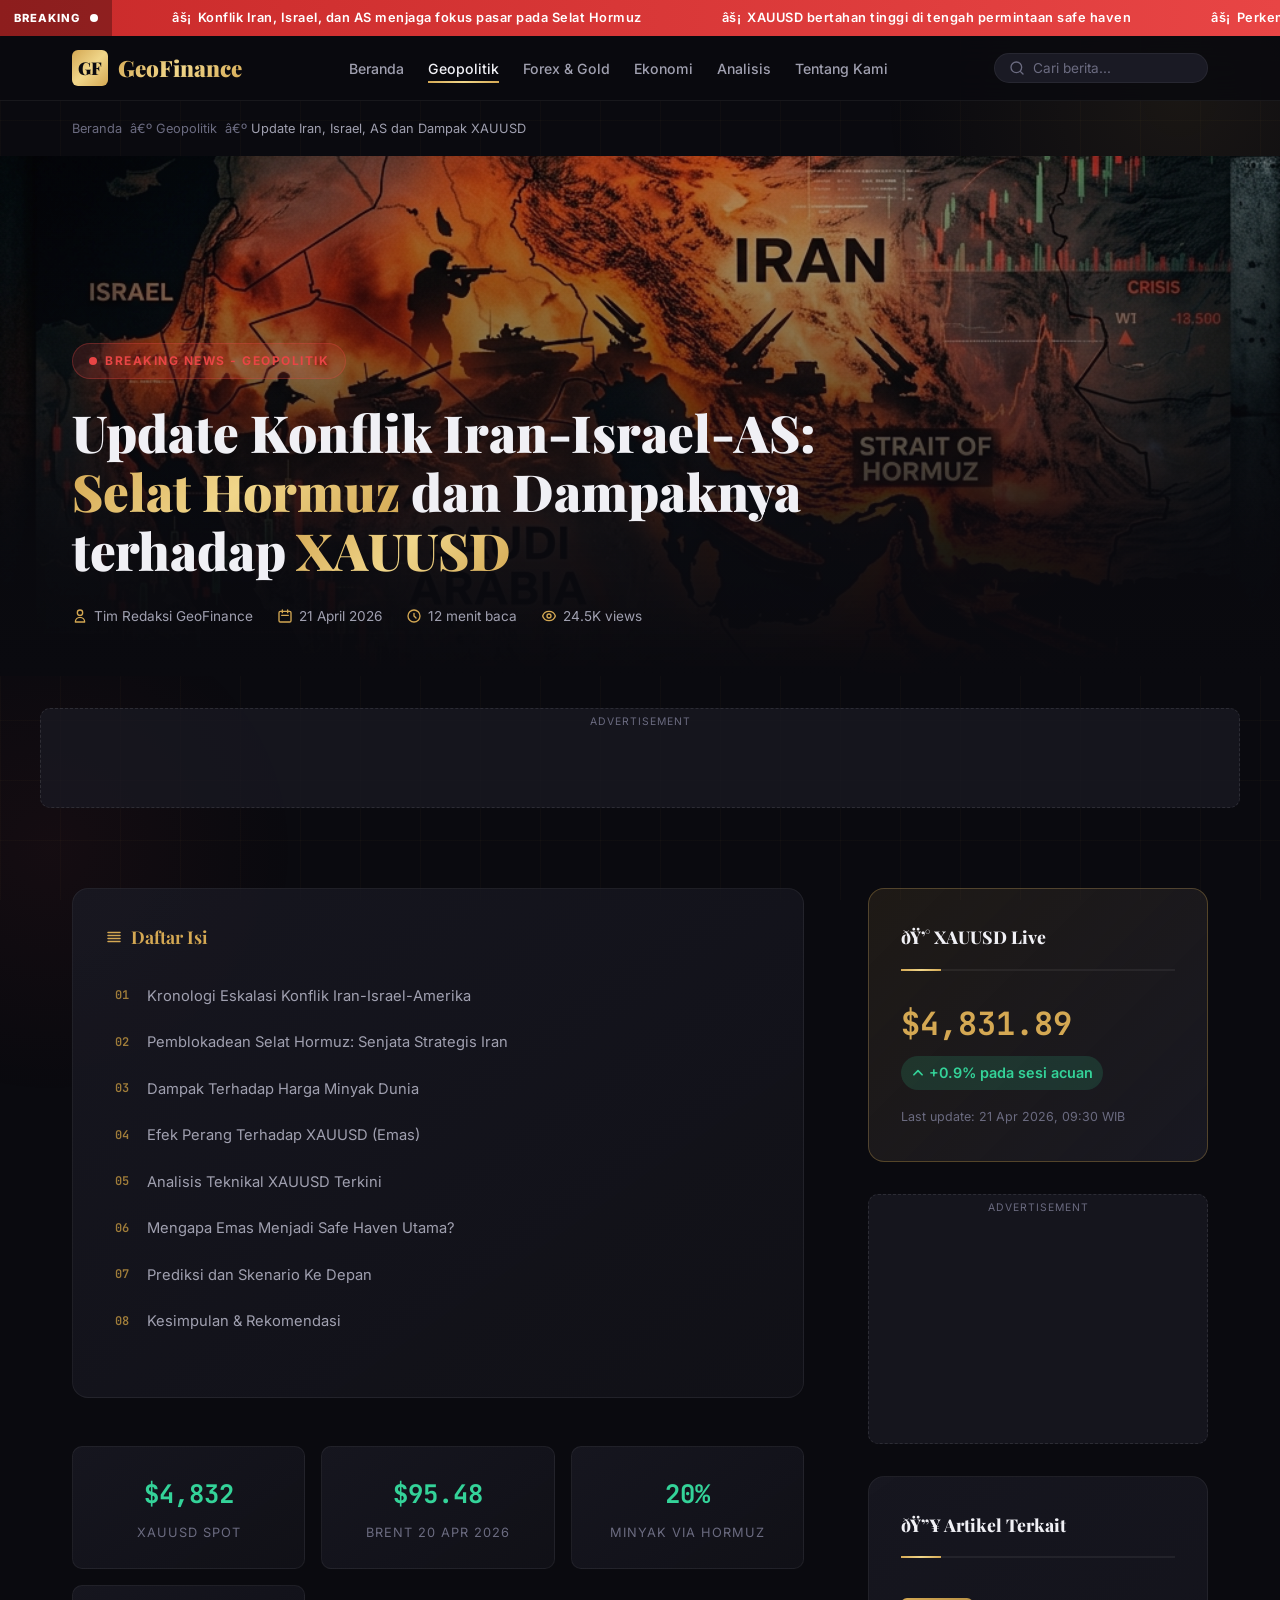
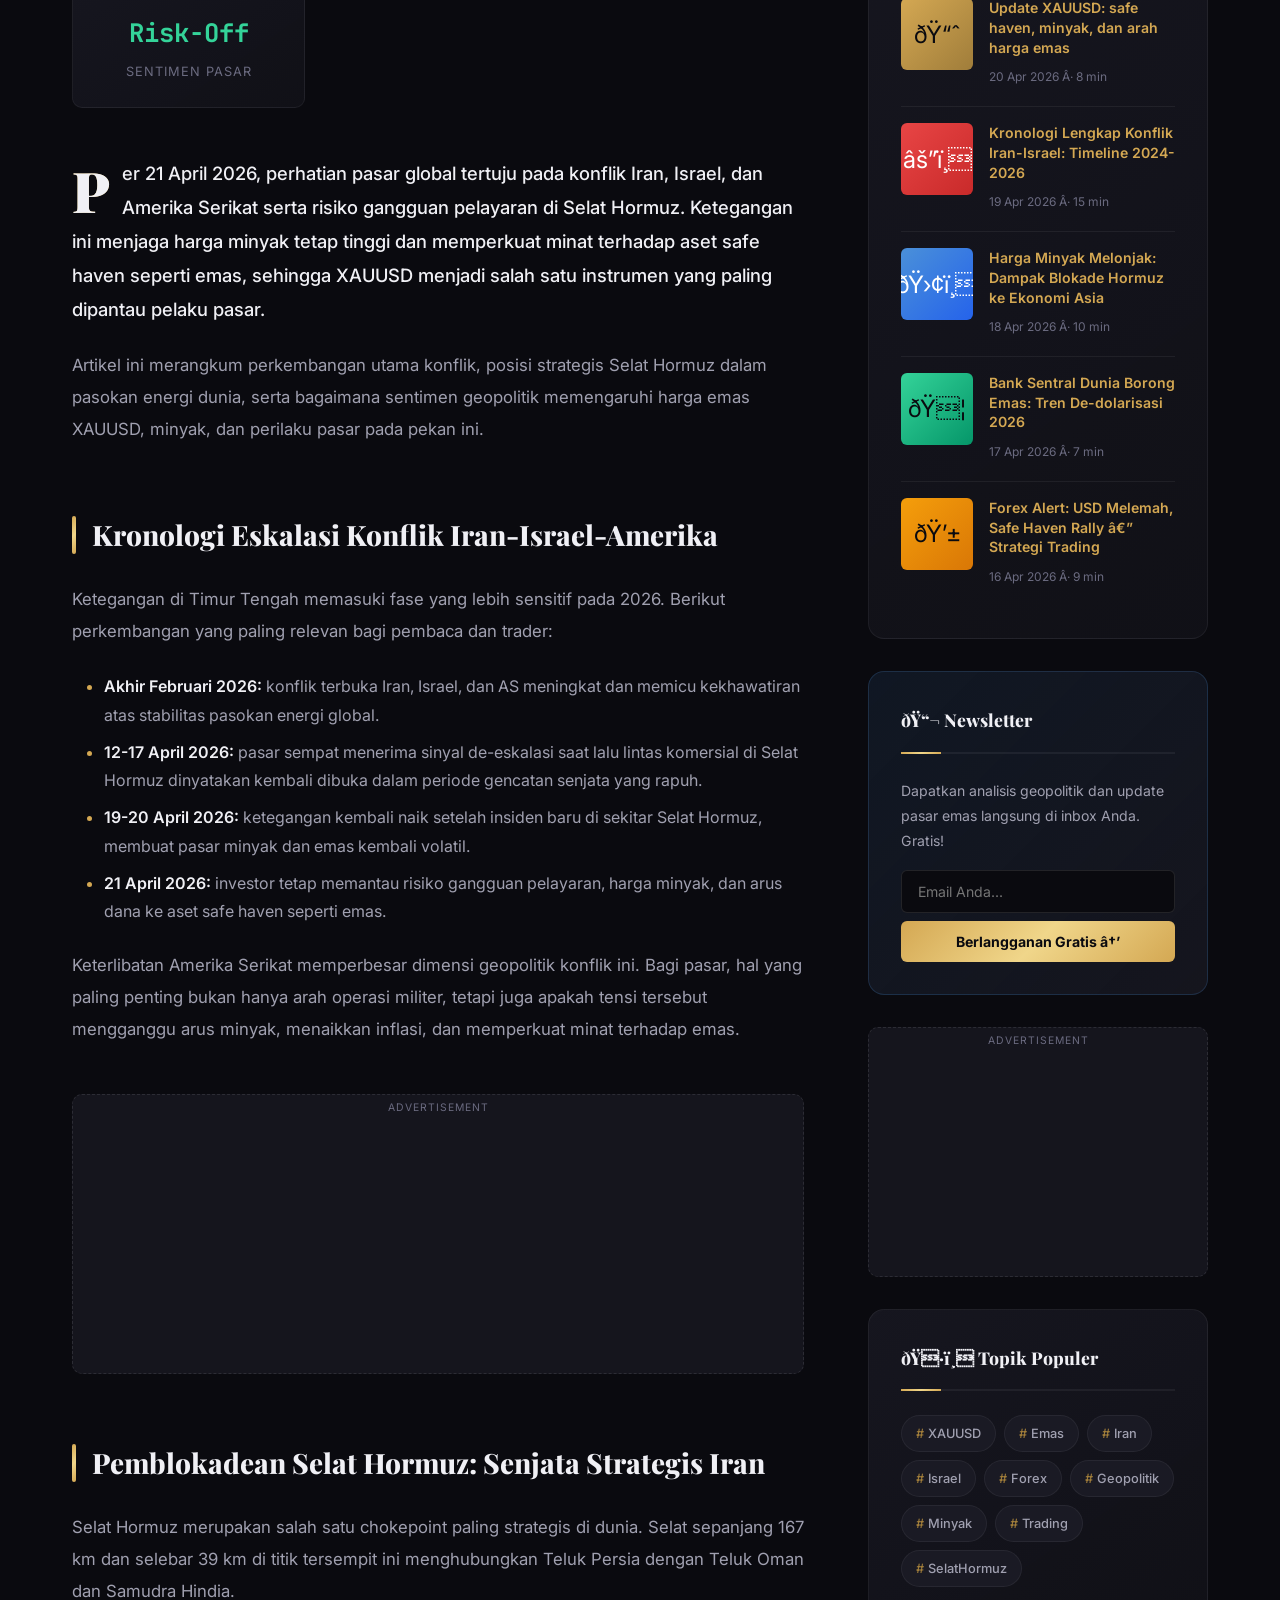
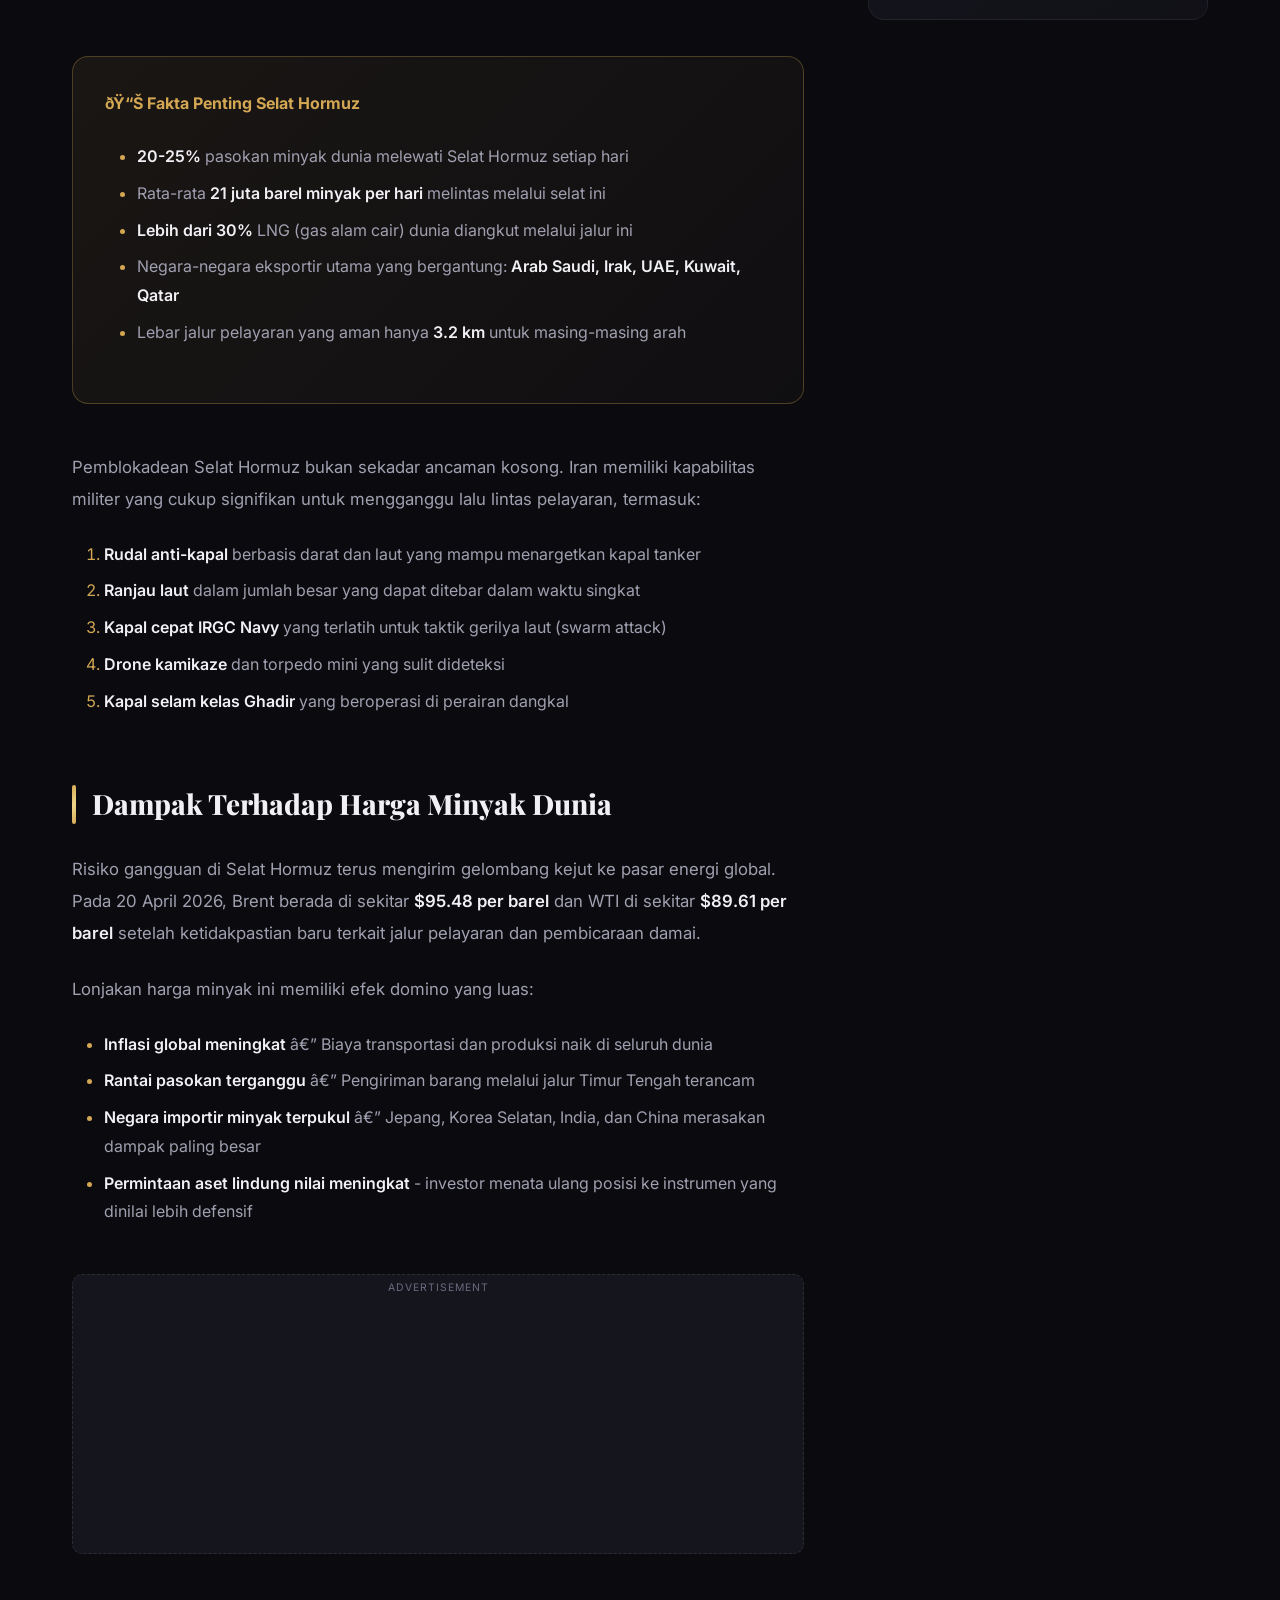
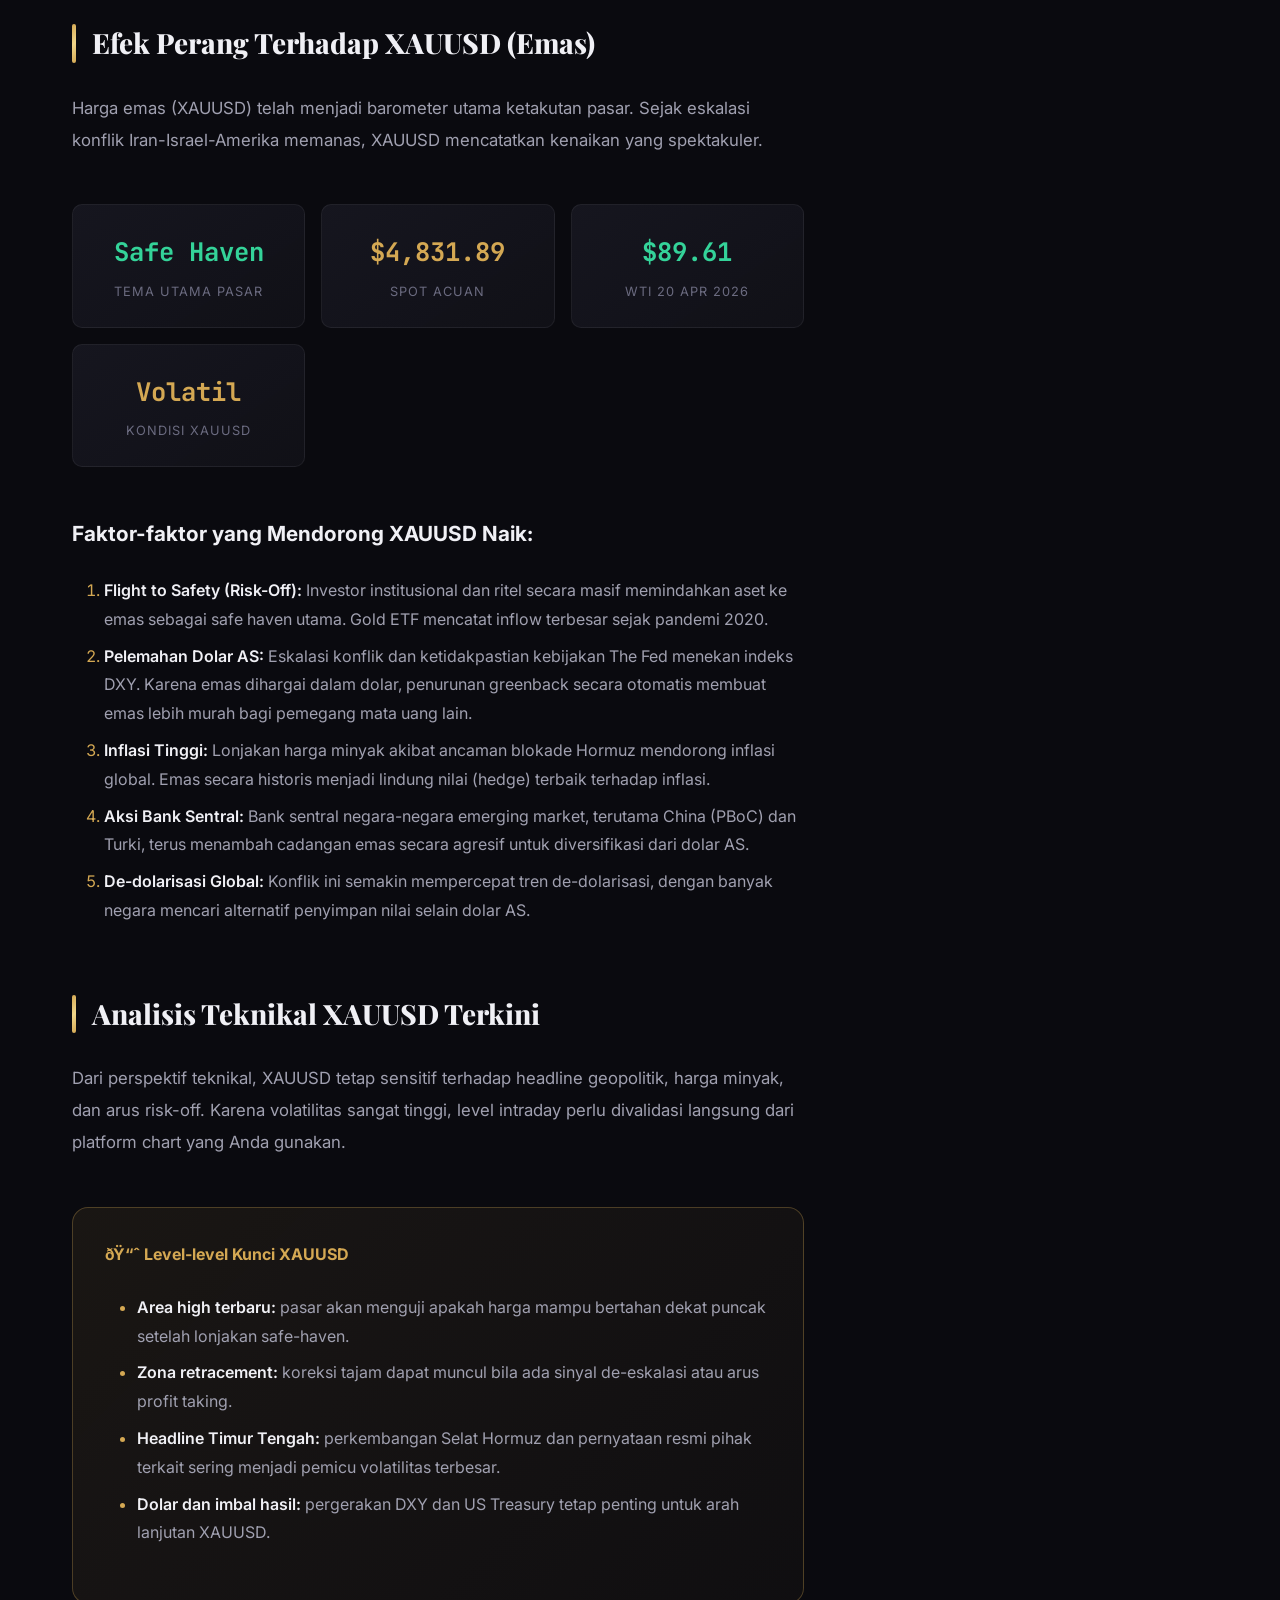
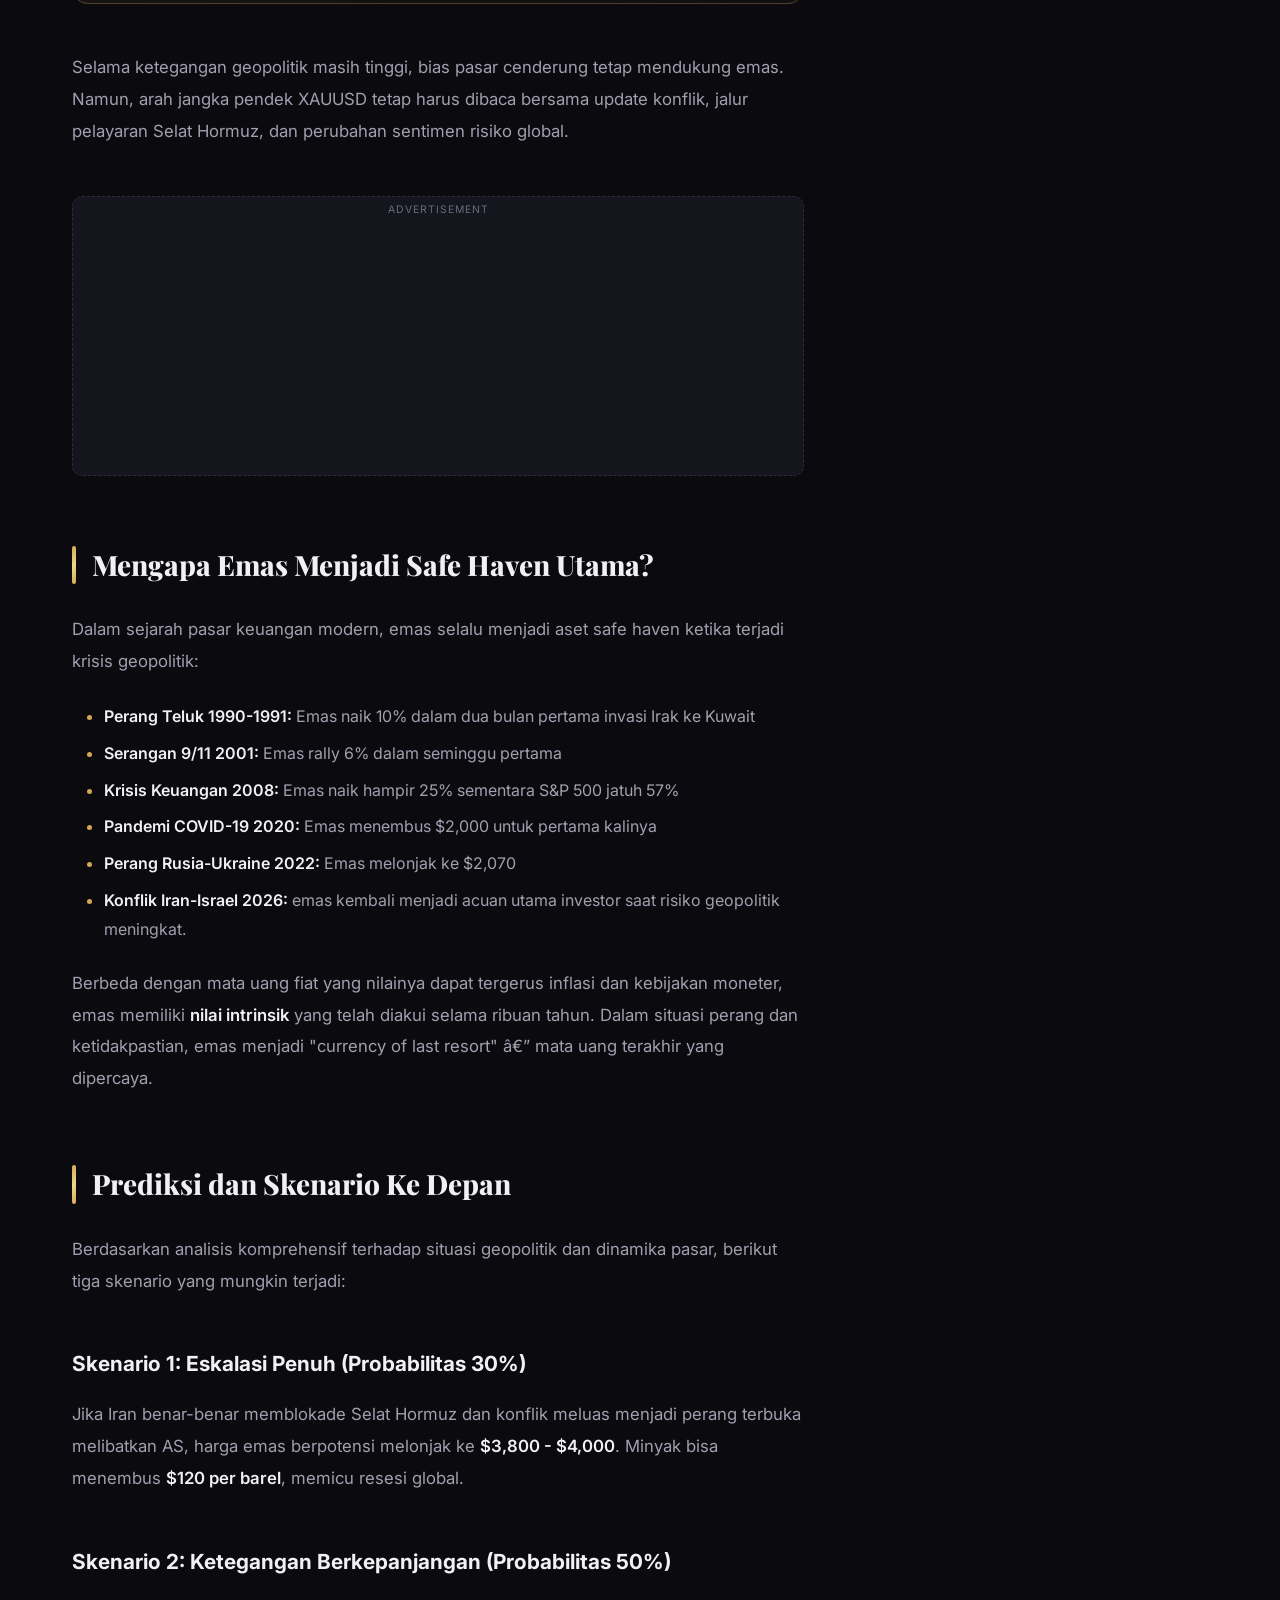
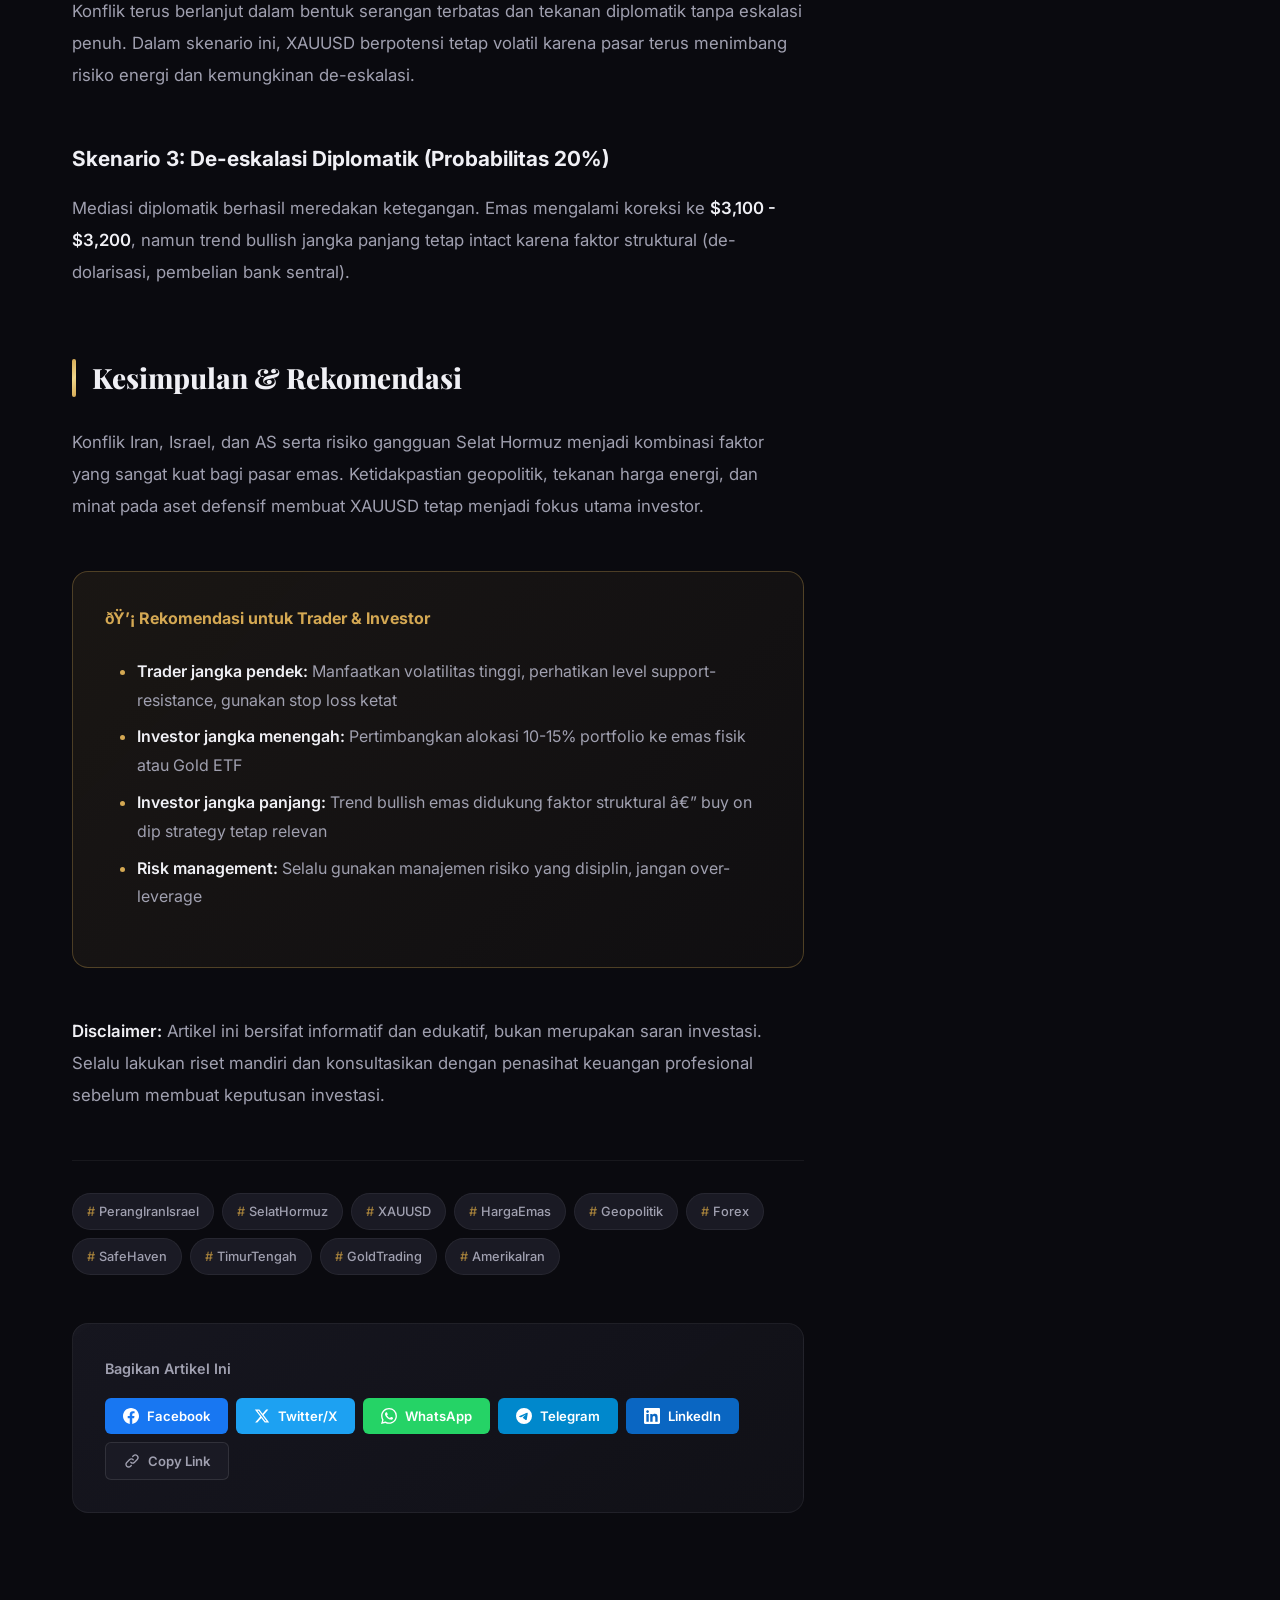
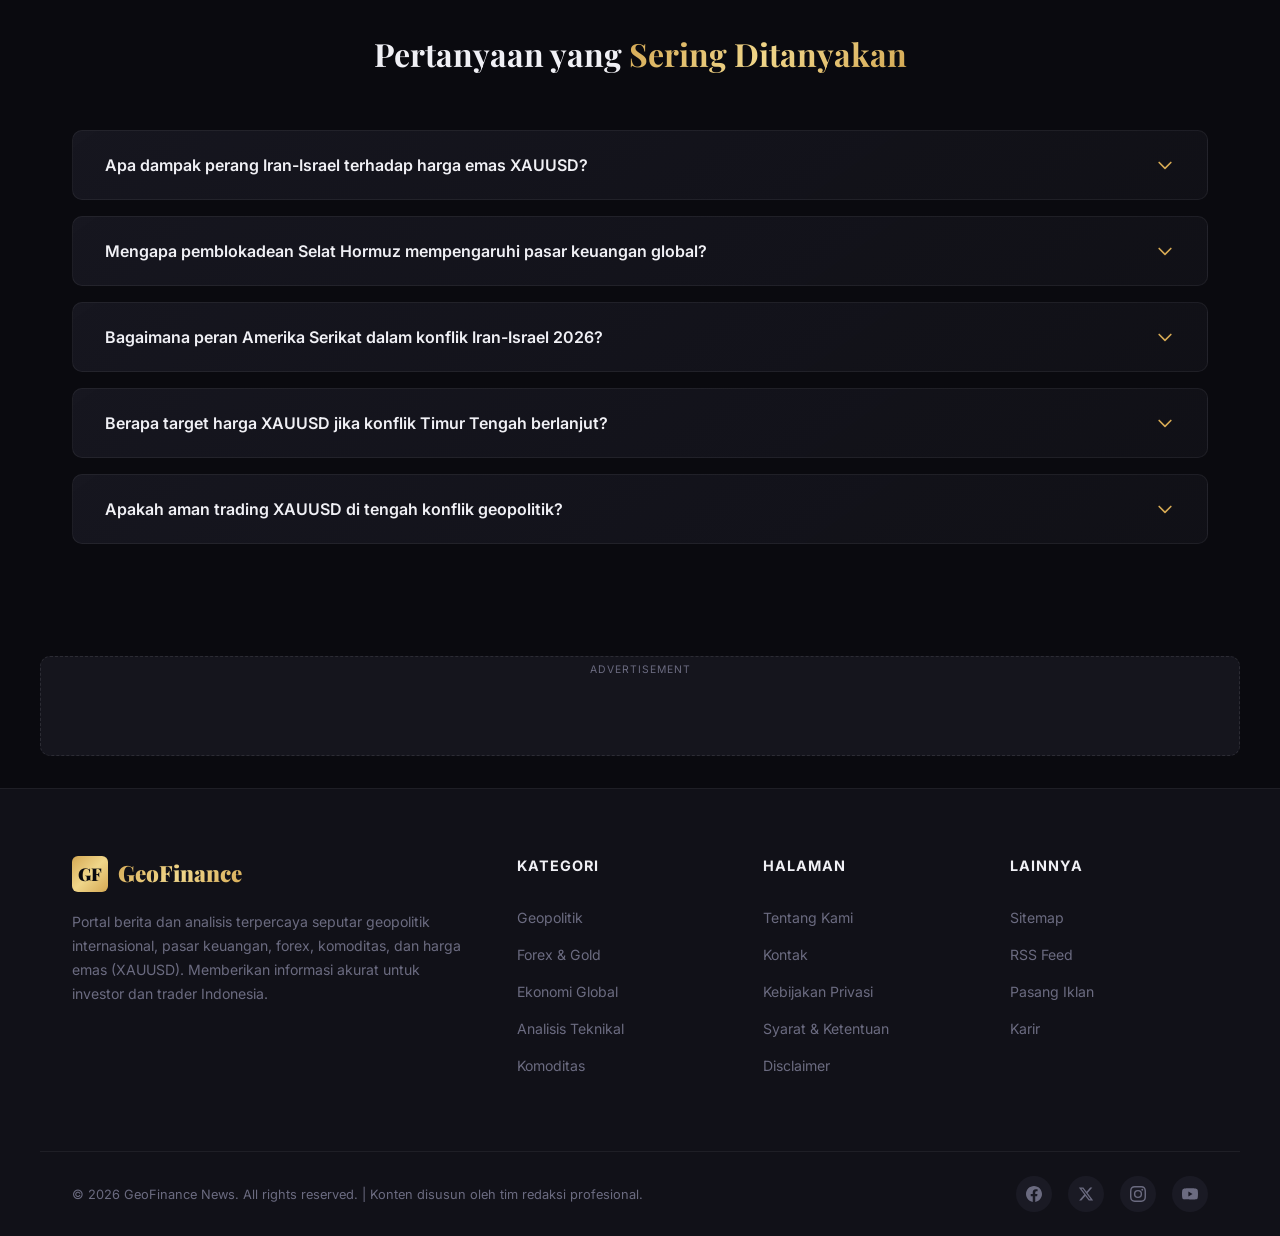
==== commit 7af5ed95: "feat: Add all navbar pages with trending news content - geopolitik.html: Konflik Iran-Israel, penari" ====
--- a/index.html
+++ b/index.html
@@ -1,4 +1,4 @@
-<!DOCTYPE html>
+﻿<!DOCTYPE html>
 <html lang="id" dir="ltr">
 <head>
   <!-- ============================================
@@ -27,7 +27,7 @@
   <!-- AUTHOR & PUBLISHER -->
   <meta name="author" content="GeoFinance News">
   <meta name="publisher" content="GeoFinance News">
-  <meta name="copyright" content="© 2026 GeoFinance News">
+  <meta name="copyright" content="Â© 2026 GeoFinance News">
 
   <!-- CANONICAL URL - Prevent duplicate content -->
   <link rel="canonical" href="https://www.yourdomain.com/blog/perang-iran-israel-amerika-xauusd-2026">
@@ -504,7 +504,7 @@
     }
 
     .ticker-content span::before {
-      content: '⚡';
+      content: 'âš¡';
       margin-right: 6px;
     }
 
@@ -1586,7 +1586,7 @@
     }
 
     .breadcrumbs li:not(:last-child)::after {
-      content: '›';
+      content: 'â€º';
       margin-left: 4px;
       color: var(--text-tertiary);
     }
@@ -1839,18 +1839,18 @@
        ============================================ -->
   <nav class="navbar" id="navbar" role="navigation" aria-label="Main navigation">
     <div class="navbar-inner">
-      <a href="/" class="logo" aria-label="GeoFinance News Homepage">
+      <a href="index.html" class="logo" aria-label="GeoFinance News Homepage">
         <div class="logo-icon">GF</div>
         <span>GeoFinance</span>
       </a>
 
       <ul class="nav-links" id="navLinks">
-        <li><a href="/" id="nav-home">Beranda</a></li>
-        <li><a href="/geopolitik" id="nav-geopolitik" class="active">Geopolitik</a></li>
-        <li><a href="/forex" id="nav-forex">Forex & Gold</a></li>
-        <li><a href="/ekonomi" id="nav-ekonomi">Ekonomi</a></li>
-        <li><a href="/analisis" id="nav-analisis">Analisis</a></li>
-        <li><a href="/tentang-kami" id="nav-about">Tentang Kami</a></li>
+        <li><a href="index.html" id="nav-home">Beranda</a></li>
+        <li><a href="geopolitik.html" id="nav-geopolitik" class="active">Geopolitik</a></li>
+        <li><a href="forex.html" id="nav-forex">Forex & Gold</a></li>
+        <li><a href="ekonomi.html" id="nav-ekonomi">Ekonomi</a></li>
+        <li><a href="analisis.html" id="nav-analisis">Analisis</a></li>
+        <li><a href="tentang-kami.html" id="nav-about">Tentang Kami</a></li>
       </ul>
 
       <div class="nav-search" role="search">
@@ -1874,11 +1874,11 @@
   <nav class="breadcrumbs" aria-label="Breadcrumb">
     <ol itemscope itemtype="https://schema.org/BreadcrumbList">
       <li itemprop="itemListElement" itemscope itemtype="https://schema.org/ListItem">
-        <a itemprop="item" href="/"><span itemprop="name">Beranda</span></a>
+        <a itemprop="item" href="index.html"><span itemprop="name">Beranda</span></a>
         <meta itemprop="position" content="1">
       </li>
       <li itemprop="itemListElement" itemscope itemtype="https://schema.org/ListItem">
-        <a itemprop="item" href="/category/geopolitik"><span itemprop="name">Geopolitik</span></a>
+        <a itemprop="item" href="category-geopolitik"><span itemprop="name">Geopolitik</span></a>
         <meta itemprop="position" content="2">
       </li>
       <li itemprop="itemListElement" itemscope itemtype="https://schema.org/ListItem">
@@ -2027,7 +2027,7 @@
       <p>Selat Hormuz merupakan salah satu chokepoint paling strategis di dunia. Selat sepanjang 167 km dan selebar 39 km di titik tersempit ini menghubungkan Teluk Persia dengan Teluk Oman dan Samudra Hindia.</p>
 
       <div class="highlight-box">
-        <h4>📊 Fakta Penting Selat Hormuz</h4>
+        <h4>ðŸ“Š Fakta Penting Selat Hormuz</h4>
         <ul>
           <li><strong>20-25%</strong> pasokan minyak dunia melewati Selat Hormuz setiap hari</li>
           <li>Rata-rata <strong>21 juta barel minyak per hari</strong> melintas melalui selat ini</li>
@@ -2055,9 +2055,9 @@
       <p>Lonjakan harga minyak ini memiliki efek domino yang luas:</p>
 
       <ul>
-        <li><strong>Inflasi global meningkat</strong> — Biaya transportasi dan produksi naik di seluruh dunia</li>
-        <li><strong>Rantai pasokan terganggu</strong> — Pengiriman barang melalui jalur Timur Tengah terancam</li>
-        <li><strong>Negara importir minyak terpukul</strong> — Jepang, Korea Selatan, India, dan China merasakan dampak paling besar</li>
+        <li><strong>Inflasi global meningkat</strong> â€” Biaya transportasi dan produksi naik di seluruh dunia</li>
+        <li><strong>Rantai pasokan terganggu</strong> â€” Pengiriman barang melalui jalur Timur Tengah terancam</li>
+        <li><strong>Negara importir minyak terpukul</strong> â€” Jepang, Korea Selatan, India, dan China merasakan dampak paling besar</li>
         <li><strong>Permintaan aset lindung nilai meningkat</strong> - investor menata ulang posisi ke instrumen yang dinilai lebih defensif</li>
       </ul>
 
@@ -2112,7 +2112,7 @@
       <p>Dari perspektif teknikal, XAUUSD tetap sensitif terhadap headline geopolitik, harga minyak, dan arus risk-off. Karena volatilitas sangat tinggi, level intraday perlu divalidasi langsung dari platform chart yang Anda gunakan.</p>
 
       <div class="highlight-box">
-        <h4>📈 Level-level Kunci XAUUSD</h4>
+        <h4>ðŸ“ˆ Level-level Kunci XAUUSD</h4>
         <ul>
           <li><strong>Area high terbaru:</strong> pasar akan menguji apakah harga mampu bertahan dekat puncak setelah lonjakan safe-haven.</li>
           <li><strong>Zona retracement:</strong> koreksi tajam dapat muncul bila ada sinyal de-eskalasi atau arus profit taking.</li>
@@ -2148,7 +2148,7 @@
         <li><strong>Konflik Iran-Israel 2026:</strong> emas kembali menjadi acuan utama investor saat risiko geopolitik meningkat.</li>
       </ul>
 
-      <p>Berbeda dengan mata uang fiat yang nilainya dapat tergerus inflasi dan kebijakan moneter, emas memiliki <strong>nilai intrinsik</strong> yang telah diakui selama ribuan tahun. Dalam situasi perang dan ketidakpastian, emas menjadi "currency of last resort" — mata uang terakhir yang dipercaya.</p>
+      <p>Berbeda dengan mata uang fiat yang nilainya dapat tergerus inflasi dan kebijakan moneter, emas memiliki <strong>nilai intrinsik</strong> yang telah diakui selama ribuan tahun. Dalam situasi perang dan ketidakpastian, emas menjadi "currency of last resort" â€” mata uang terakhir yang dipercaya.</p>
 
       <!-- Section 7 -->
       <h2 id="prediksi">Prediksi dan Skenario Ke Depan</h2>
@@ -2170,11 +2170,11 @@
       <p>Konflik Iran, Israel, dan AS serta risiko gangguan Selat Hormuz menjadi kombinasi faktor yang sangat kuat bagi pasar emas. Ketidakpastian geopolitik, tekanan harga energi, dan minat pada aset defensif membuat XAUUSD tetap menjadi fokus utama investor.</p>
 
       <div class="highlight-box">
-        <h4>💡 Rekomendasi untuk Trader & Investor</h4>
+        <h4>ðŸ’¡ Rekomendasi untuk Trader & Investor</h4>
         <ul>
           <li><strong>Trader jangka pendek:</strong> Manfaatkan volatilitas tinggi, perhatikan level support-resistance, gunakan stop loss ketat</li>
           <li><strong>Investor jangka menengah:</strong> Pertimbangkan alokasi 10-15% portfolio ke emas fisik atau Gold ETF</li>
-          <li><strong>Investor jangka panjang:</strong> Trend bullish emas didukung faktor struktural — buy on dip strategy tetap relevan</li>
+          <li><strong>Investor jangka panjang:</strong> Trend bullish emas didukung faktor struktural â€” buy on dip strategy tetap relevan</li>
           <li><strong>Risk management:</strong> Selalu gunakan manajemen risiko yang disiplin, jangan over-leverage</li>
         </ul>
       </div>
@@ -2183,16 +2183,16 @@
 
       <!-- Article Tags -->
       <div class="article-tags" aria-label="Article tags">
-        <a href="/tag/perang-iran-israel" class="tag">PerangIranIsrael</a>
-        <a href="/tag/selat-hormuz" class="tag">SelatHormuz</a>
-        <a href="/tag/xauusd" class="tag">XAUUSD</a>
-        <a href="/tag/harga-emas" class="tag">HargaEmas</a>
-        <a href="/tag/geopolitik" class="tag">Geopolitik</a>
-        <a href="/tag/forex" class="tag">Forex</a>
-        <a href="/tag/safe-haven" class="tag">SafeHaven</a>
-        <a href="/tag/konflik-timur-tengah" class="tag">TimurTengah</a>
-        <a href="/tag/gold-trading" class="tag">GoldTrading</a>
-        <a href="/tag/amerika-iran" class="tag">AmerikaIran</a>
+        <a href="tag-perang-iran-israel" class="tag">PerangIranIsrael</a>
+        <a href="tag-selat-hormuz" class="tag">SelatHormuz</a>
+        <a href="tag-xauusd" class="tag">XAUUSD</a>
+        <a href="tag-harga-emas" class="tag">HargaEmas</a>
+        <a href="tag-geopolitik" class="tag">Geopolitik</a>
+        <a href="tag-forex" class="tag">Forex</a>
+        <a href="tag-safe-haven" class="tag">SafeHaven</a>
+        <a href="tag-konflik-timur-tengah" class="tag">TimurTengah</a>
+        <a href="tag-gold-trading" class="tag">GoldTrading</a>
+        <a href="tag-amerika-iran" class="tag">AmerikaIran</a>
       </div>
 
       <!-- Share Section -->
@@ -2235,7 +2235,7 @@
 
         <!-- Live XAUUSD Widget -->
         <div class="sidebar-widget xau-widget" id="xau-widget">
-          <h3>💰 XAUUSD Live</h3>
+          <h3>ðŸ’° XAUUSD Live</h3>
           <div class="xau-price" id="xau-price">$4,831.89</div>
           <div class="xau-change up" id="xau-change">
             <svg width="14" height="14" fill="none" viewBox="0 0 24 24" stroke="currentColor" stroke-width="3"><path stroke-linecap="round" stroke-linejoin="round" d="M5 15l7-7 7 7"/></svg>
@@ -2257,61 +2257,61 @@
 
         <!-- Related Articles -->
         <div class="sidebar-widget" id="related-articles-widget">
-          <h3>🔥 Artikel Terkait</h3>
+          <h3>ðŸ”¥ Artikel Terkait</h3>
           <div class="related-post">
             <div class="related-post-thumb">
-              <div style="width:100%;height:100%;background:linear-gradient(135deg,#d4a853,#a07d3a);display:flex;align-items:center;justify-content:center;color:#0a0a0f;font-size:1.5rem;">📈</div>
+              <div style="width:100%;height:100%;background:linear-gradient(135deg,#d4a853,#a07d3a);display:flex;align-items:center;justify-content:center;color:#0a0a0f;font-size:1.5rem;">ðŸ“ˆ</div>
             </div>
             <div class="related-post-info">
               <h4><a href="#">Update XAUUSD: safe haven, minyak, dan arah harga emas</a></h4>
-              <span>20 Apr 2026 · 8 min</span>
+              <span>20 Apr 2026 Â· 8 min</span>
             </div>
           </div>
           <div class="related-post">
             <div class="related-post-thumb">
-              <div style="width:100%;height:100%;background:linear-gradient(135deg,#e84545,#c92a2a);display:flex;align-items:center;justify-content:center;color:#fff;font-size:1.5rem;">⚔️</div>
+              <div style="width:100%;height:100%;background:linear-gradient(135deg,#e84545,#c92a2a);display:flex;align-items:center;justify-content:center;color:#fff;font-size:1.5rem;">âš”ï¸</div>
             </div>
             <div class="related-post-info">
               <h4><a href="#">Kronologi Lengkap Konflik Iran-Israel: Timeline 2024-2026</a></h4>
-              <span>19 Apr 2026 · 15 min</span>
+              <span>19 Apr 2026 Â· 15 min</span>
             </div>
           </div>
           <div class="related-post">
             <div class="related-post-thumb">
-              <div style="width:100%;height:100%;background:linear-gradient(135deg,#4a90d9,#2563EB);display:flex;align-items:center;justify-content:center;color:#fff;font-size:1.5rem;">🛢️</div>
+              <div style="width:100%;height:100%;background:linear-gradient(135deg,#4a90d9,#2563EB);display:flex;align-items:center;justify-content:center;color:#fff;font-size:1.5rem;">ðŸ›¢ï¸</div>
             </div>
             <div class="related-post-info">
               <h4><a href="#">Harga Minyak Melonjak: Dampak Blokade Hormuz ke Ekonomi Asia</a></h4>
-              <span>18 Apr 2026 · 10 min</span>
+              <span>18 Apr 2026 Â· 10 min</span>
             </div>
           </div>
           <div class="related-post">
             <div class="related-post-thumb">
-              <div style="width:100%;height:100%;background:linear-gradient(135deg,#34d399,#059669);display:flex;align-items:center;justify-content:center;color:#0a0a0f;font-size:1.5rem;">🏦</div>
+              <div style="width:100%;height:100%;background:linear-gradient(135deg,#34d399,#059669);display:flex;align-items:center;justify-content:center;color:#0a0a0f;font-size:1.5rem;">ðŸ¦</div>
             </div>
             <div class="related-post-info">
               <h4><a href="#">Bank Sentral Dunia Borong Emas: Tren De-dolarisasi 2026</a></h4>
-              <span>17 Apr 2026 · 7 min</span>
+              <span>17 Apr 2026 Â· 7 min</span>
             </div>
           </div>
           <div class="related-post">
             <div class="related-post-thumb">
-              <div style="width:100%;height:100%;background:linear-gradient(135deg,#f59e0b,#d97706);display:flex;align-items:center;justify-content:center;color:#0a0a0f;font-size:1.5rem;">💱</div>
+              <div style="width:100%;height:100%;background:linear-gradient(135deg,#f59e0b,#d97706);display:flex;align-items:center;justify-content:center;color:#0a0a0f;font-size:1.5rem;">ðŸ’±</div>
             </div>
             <div class="related-post-info">
-              <h4><a href="#">Forex Alert: USD Melemah, Safe Haven Rally — Strategi Trading</a></h4>
-              <span>16 Apr 2026 · 9 min</span>
+              <h4><a href="#">Forex Alert: USD Melemah, Safe Haven Rally â€” Strategi Trading</a></h4>
+              <span>16 Apr 2026 Â· 9 min</span>
             </div>
           </div>
         </div>
 
         <!-- Newsletter Widget -->
         <div class="sidebar-widget newsletter-widget" id="newsletter-widget">
-          <h3>📬 Newsletter</h3>
+          <h3>ðŸ“¬ Newsletter</h3>
           <p>Dapatkan analisis geopolitik dan update pasar emas langsung di inbox Anda. Gratis!</p>
           <form class="newsletter-form" id="newsletter-form" action="#" method="post">
             <input type="email" placeholder="Email Anda..." required aria-label="Email address for newsletter" id="newsletter-email">
-            <button type="submit" id="newsletter-submit">Berlangganan Gratis →</button>
+            <button type="submit" id="newsletter-submit">Berlangganan Gratis â†’</button>
           </form>
         </div>
 
@@ -2328,17 +2328,17 @@
 
         <!-- Popular Tags -->
         <div class="sidebar-widget" id="popular-tags-widget">
-          <h3>🏷️ Topik Populer</h3>
+          <h3>ðŸ·ï¸ Topik Populer</h3>
           <div style="display:flex;flex-wrap:wrap;gap:8px;margin-top:4px;">
-            <a href="/tag/xauusd" class="tag">XAUUSD</a>
-            <a href="/tag/emas" class="tag">Emas</a>
-            <a href="/tag/iran" class="tag">Iran</a>
-            <a href="/tag/israel" class="tag">Israel</a>
-            <a href="/tag/forex" class="tag">Forex</a>
-            <a href="/tag/geopolitik" class="tag">Geopolitik</a>
-            <a href="/tag/minyak" class="tag">Minyak</a>
-            <a href="/tag/trading" class="tag">Trading</a>
-            <a href="/tag/selat-hormuz" class="tag">SelatHormuz</a>
+            <a href="tag-xauusd" class="tag">XAUUSD</a>
+            <a href="tag-emas" class="tag">Emas</a>
+            <a href="tag-iran" class="tag">Iran</a>
+            <a href="tag-israel" class="tag">Israel</a>
+            <a href="tag-forex" class="tag">Forex</a>
+            <a href="tag-geopolitik" class="tag">Geopolitik</a>
+            <a href="tag-minyak" class="tag">Minyak</a>
+            <a href="tag-trading" class="tag">Trading</a>
+            <a href="tag-selat-hormuz" class="tag">SelatHormuz</a>
           </div>
         </div>
       </div>
@@ -2431,7 +2431,7 @@
   <footer role="contentinfo">
     <div class="footer-main">
       <div class="footer-about">
-        <a href="/" class="logo">
+        <a href="index.html" class="logo">
           <div class="logo-icon">GF</div>
           <span>GeoFinance</span>
         </a>
@@ -2440,30 +2440,30 @@
       <div class="footer-col">
         <h4>Kategori</h4>
         <ul>
-          <li><a href="/geopolitik">Geopolitik</a></li>
-          <li><a href="/forex">Forex & Gold</a></li>
-          <li><a href="/ekonomi">Ekonomi Global</a></li>
-          <li><a href="/analisis">Analisis Teknikal</a></li>
-          <li><a href="/komoditas">Komoditas</a></li>
+          <li><a href="geopolitik.html">Geopolitik</a></li>
+          <li><a href="forex.html">Forex & Gold</a></li>
+          <li><a href="ekonomi.html">Ekonomi Global</a></li>
+          <li><a href="analisis.html">Analisis Teknikal</a></li>
+          <li><a href="komoditas.html">Komoditas</a></li>
         </ul>
       </div>
       <div class="footer-col">
         <h4>Halaman</h4>
         <ul>
-          <li><a href="/tentang-kami">Tentang Kami</a></li>
-          <li><a href="/kontak">Kontak</a></li>
-          <li><a href="/privacy-policy">Kebijakan Privasi</a></li>
-          <li><a href="/terms">Syarat & Ketentuan</a></li>
-          <li><a href="/disclaimer">Disclaimer</a></li>
+          <li><a href="tentang-kami.html">Tentang Kami</a></li>
+          <li><a href="kontak.html">Kontak</a></li>
+          <li><a href="privacy-policy.html">Kebijakan Privasi</a></li>
+          <li><a href="terms.html">Syarat & Ketentuan</a></li>
+          <li><a href="disclaimer.html">Disclaimer</a></li>
         </ul>
       </div>
       <div class="footer-col">
         <h4>Lainnya</h4>
         <ul>
-          <li><a href="/sitemap.xml">Sitemap</a></li>
-          <li><a href="/feed.xml">RSS Feed</a></li>
-          <li><a href="/iklan">Pasang Iklan</a></li>
-          <li><a href="/karir">Karir</a></li>
+          <li><a href="sitemap.xml">Sitemap</a></li>
+          <li><a href="feed.xml">RSS Feed</a></li>
+          <li><a href="iklan.html">Pasang Iklan</a></li>
+          <li><a href="karir.html">Karir</a></li>
         </ul>
       </div>
     </div>
@@ -2662,7 +2662,7 @@
         const submitBtn = document.getElementById('newsletter-submit');
         const originalText = submitBtn.textContent;
 
-        submitBtn.textContent = '✓ Berhasil Berlangganan!';
+        submitBtn.textContent = 'âœ“ Berhasil Berlangganan!';
         submitBtn.style.background = 'var(--accent-green)';
         emailInput.value = '';
 
@@ -2702,3 +2702,4 @@
   </script>
 </body>
 </html>
+
